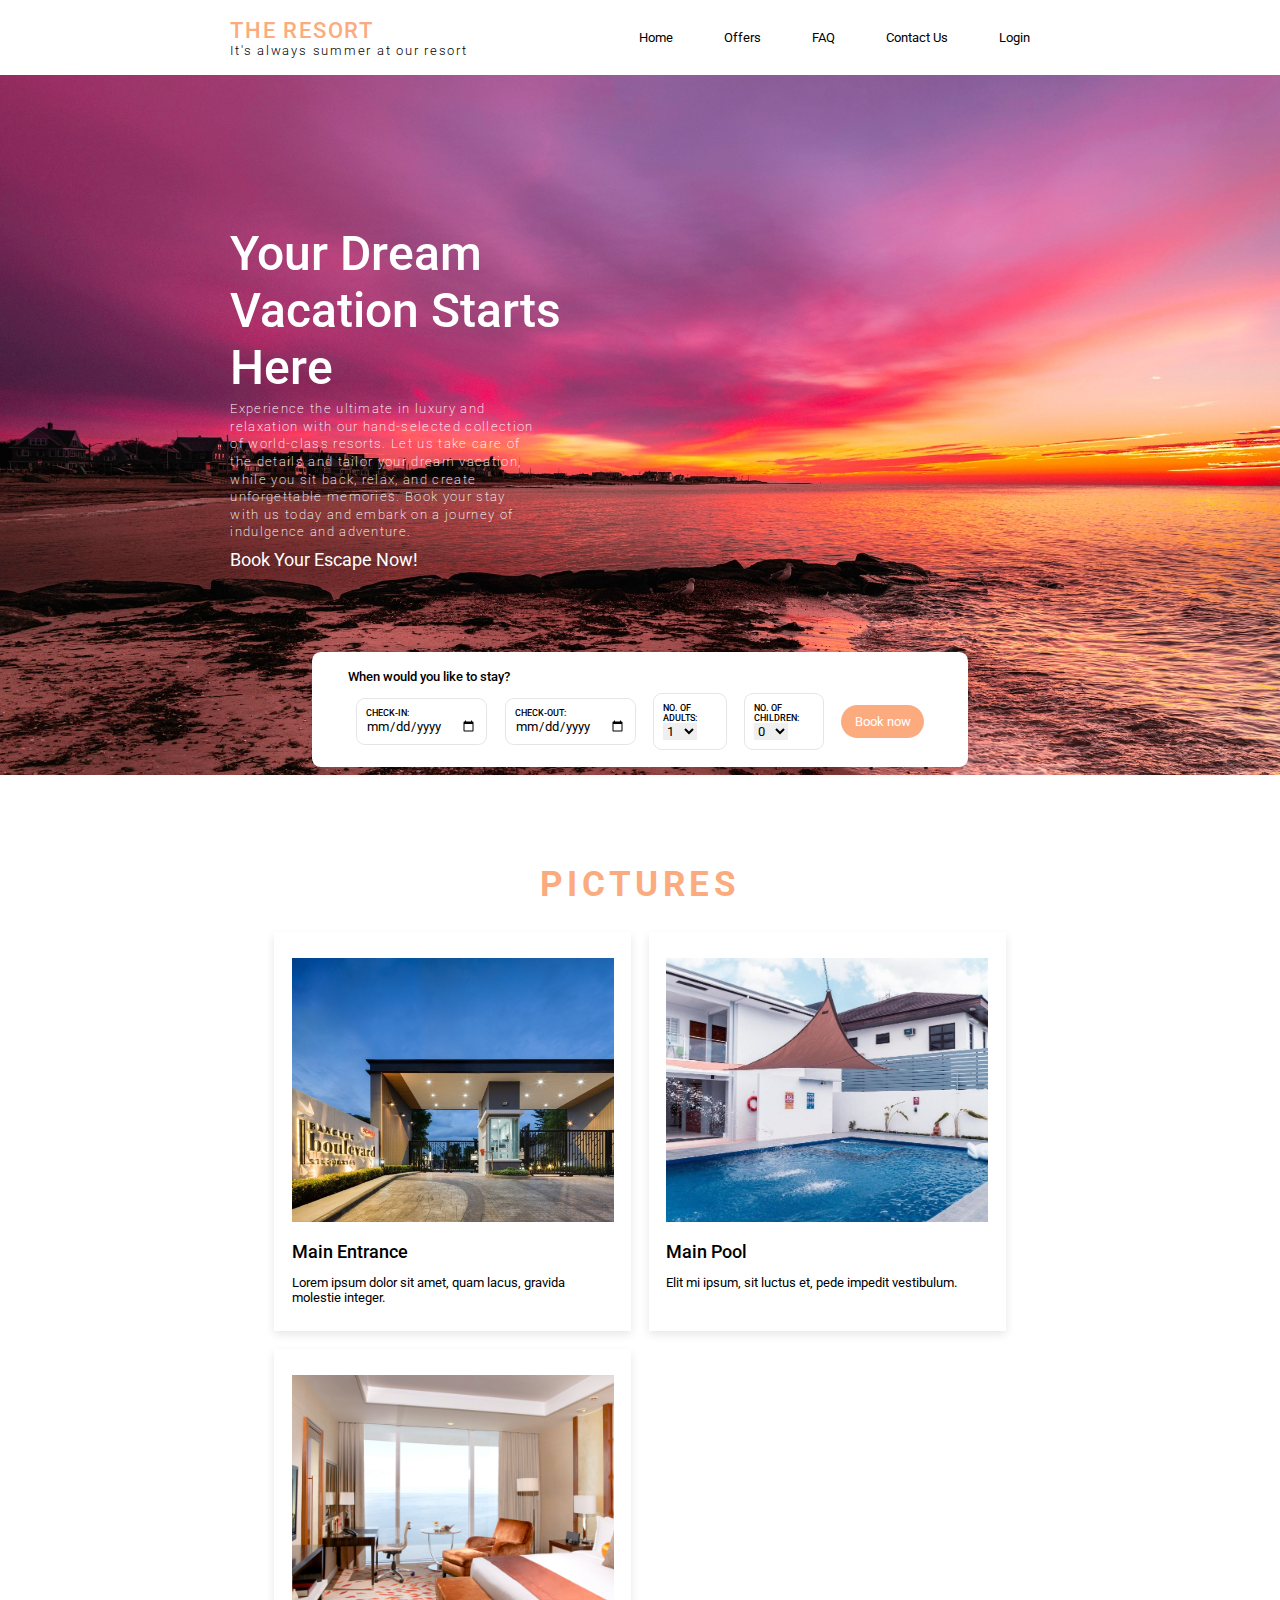
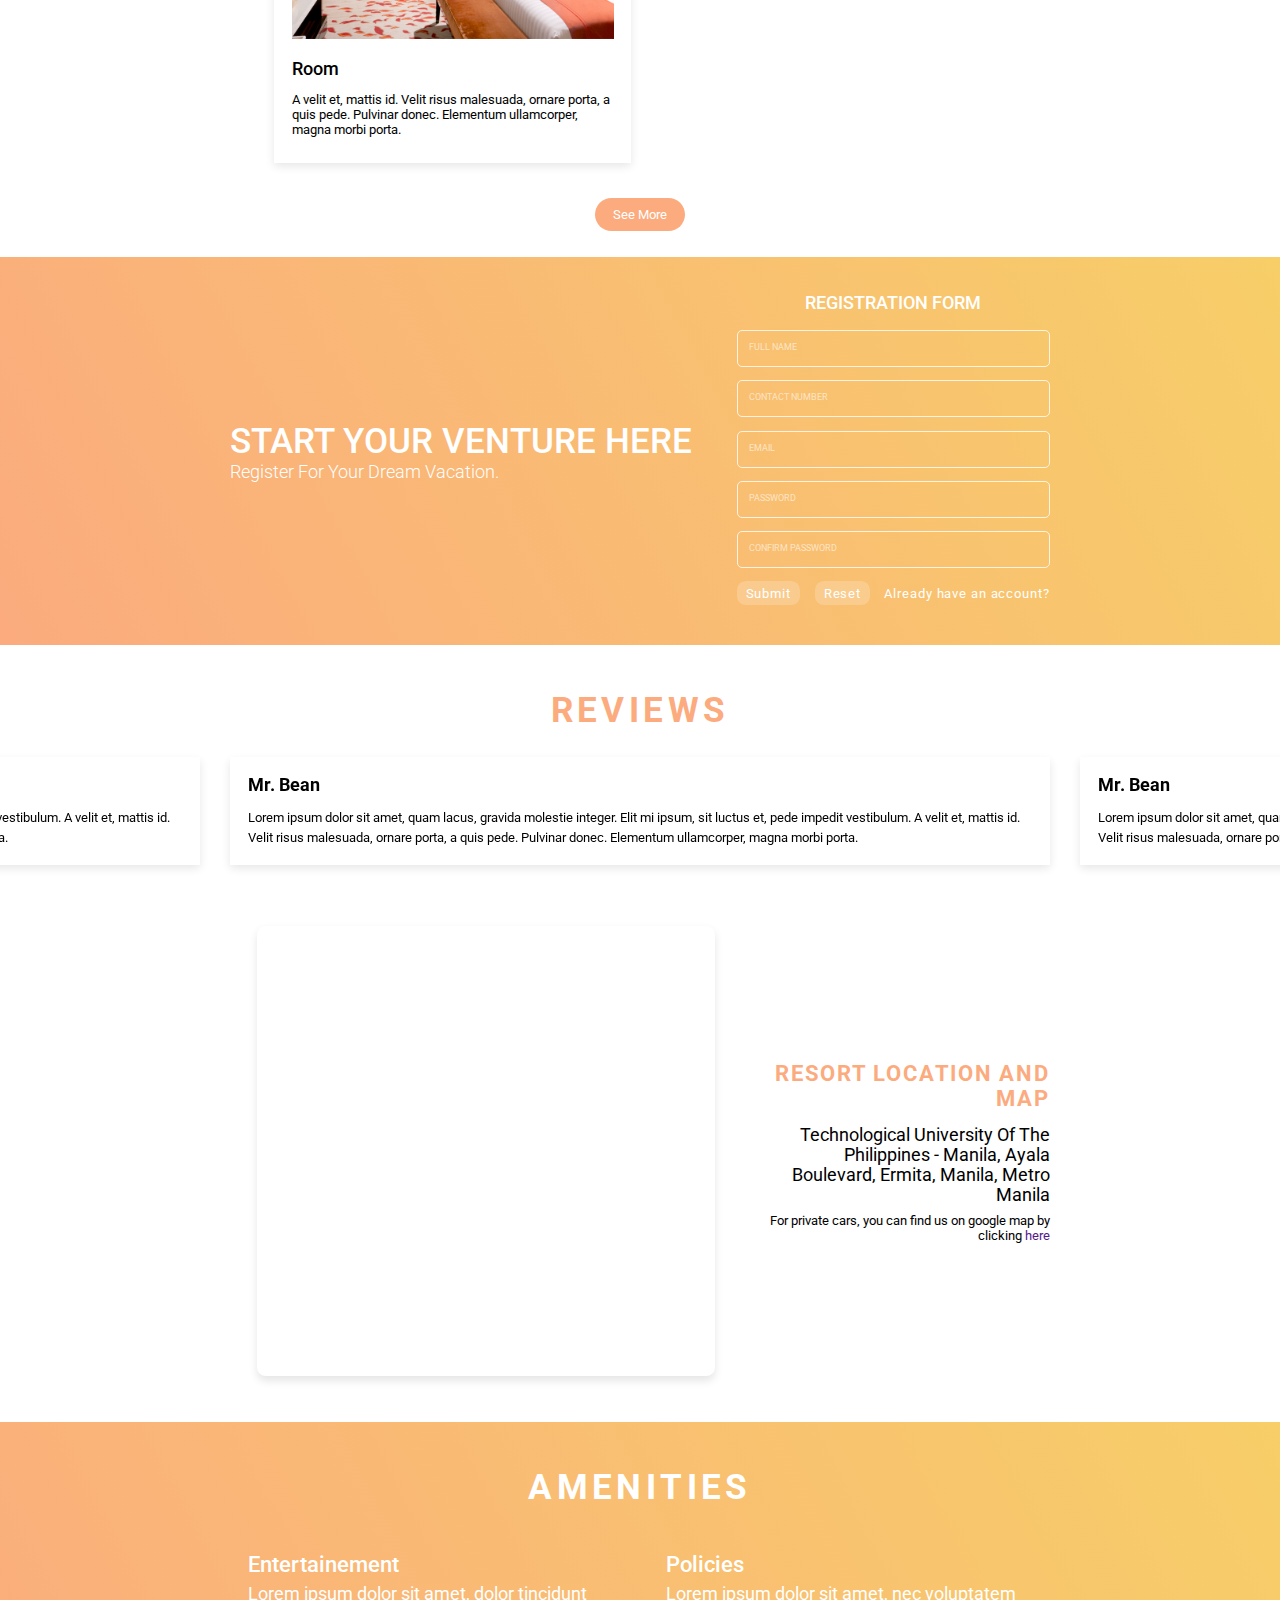
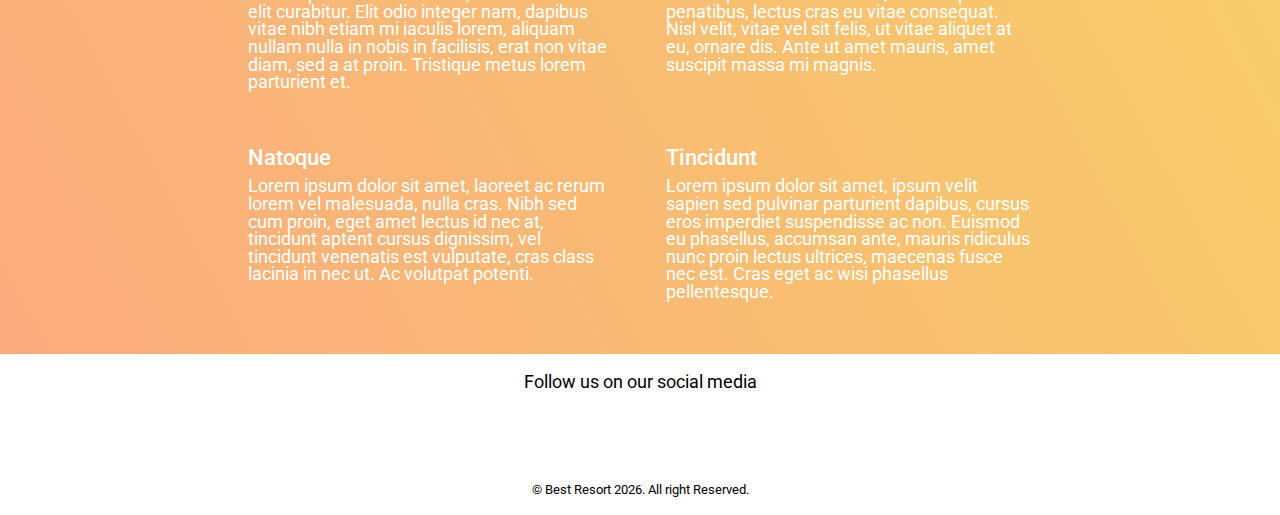
==== index.html @ 6cdedefb "Home page done" ====
<!DOCTYPE html>
<html lang="en">
<head>
    <meta charset="UTF-8">
    <meta http-equiv="X-UA-Compatible" content="IE=edge">
    <link rel="stylesheet" href="css/styles.css">
    <meta name="viewport" content="width=device-width, initial-scale=1.0">
    <link rel="stylesheet" href="https://cdnjs.cloudflare.com/ajax/libs/font-awesome/6.3.0/css/all.min.css" integrity="sha512-SzlrxWUlpfuzQ+pcUCosxcglQRNAq/DZjVsC0lE40xsADsfeQoEypE+enwcOiGjk/bSuGGKHEyjSoQ1zVisanQ==" crossorigin="anonymous" referrerpolicy="no-referrer" />
    <link rel="stylesheet" href="https://cdn.jsdelivr.net/npm/swiper@8/swiper-bundle.min.css"/>
    <title>Resort</title>
</head>
<body>
    <main>
        <header class="header">
            <div class="logo">
                <h1><a href="home">the resort</a></h1>
                <p>It's always summer at our resort</p>
            </div>
            <nav class="navbar">
                <a href="home">home</a>
                <a href="offers">offers</a>
                <a href="faq">FAQ</a>
                <a href="contact">contact us</a>
                <a href="login">login</a>
            </nav>
            <div class="fas fa-bars" id="menu-btn">

            </div>
        </header>
        <section class="hero">
            <div class="box-container">
                <h1>Your Dream Vacation Starts Here</h1>
                <p>Experience the ultimate in luxury and relaxation with our hand-selected collection of world-class resorts.  Let us take care of the details and tailor your dream vacation, while you sit back, relax, and create unforgettable memories. Book your stay with us today and embark on a journey of indulgence and adventure.</p>
                <h3>book your escape now!</h3>
            </div>
            
            <div class="formBox">
                <p>When would you like to stay?</p> 
                <form action="">
                    <div class="inputBox">
                        <label for="date-checkin">Check-in: </label>
                        <input type="date" id="date-checkin" name="date">
                    </div>
                    <div class="inputBox">
                        <label for="date-checkout">Check-out: </label>
                        <input type="date" id="date-checkout" name="date">
                    </div>
                    
                    <div class="inputBox">
                        <i class="fa-solid fa-user"></i>
                        <label for="numGuest">No. of adults: </label>
                        <select name="numGuest" id="numGuest">
                            <option value="1">1</option>
                            <option value="2">2</option>
                            <option value="3">3</option>
                            <option value="4">4</option>
                            <option value="1">5</option>
                            <option value="2">6</option>
                            <option value="3">7</option>
                            <option value="4">8</option>
                            <option value="3">9</option>
                            <option value="4">10</option>
                          </select>
                    </div>
                    <div class="inputBox">
                        <i class="fa-solid fa-user"></i>
                        <label for="numGuest">No. of children: </label>
                        <select name="numGuest" id="numGuest">
                            <option value="1">0</option>
                            <option value="1">1</option>
                            <option value="2">2</option>
                            <option value="3">3</option>
                            <option value="4">4</option>
                            <option value="1">5</option>
                            <option value="2">6</option>
                            <option value="3">7</option>
                            <option value="4">8</option>
                            <option value="3">9</option>
                            <option value="4">10</option>
                          </select>
                    </div>
                    <input type="button" name="submit" value="Book now" class="btn">
                </form>    
            </div>
        </section>
        <section class="resort">
            <h1 class="title">pictures</h1>
            <div class="box-container">
                <div class="box">
                    <img src="/images/Resort image/entrance.jpg" alt="">
                    <h3>main entrance</h3>
                    <p>Lorem ipsum dolor sit amet, quam lacus, gravida molestie integer.</p>
                </div>
                <div class="box">
                    <img src="/images/Resort image/pool.jpg" alt="">
                    <h3>main pool</h3>
                    <p>Elit mi ipsum, sit luctus et, pede impedit vestibulum.</p>
                </div>
                <div class="box">
                    <img src="/images/Resort image/Room.jpeg" alt="">
                    <h3>room</h3>
                    <p>A velit et, mattis id. Velit risus malesuada, ornare porta, a quis pede. Pulvinar donec. Elementum ullamcorper, magna morbi porta.</p>
                </div>
            </div>
            <div class="view-more">
                <a href="/offers">see more</a>
            </div>
        </section>
        <section class="register">
            <div class="box-container">
                <div class="register-title">
                    <h1>Start your venture here</h1>
                    <p>register for your dream vacation.</p>
                </div>
                <div class="register-form">
                    <h3>registration form</h1>
                    <form action="" method="post">
                        <div class="inputBox">
                            <input type="text" required="required"> 
                            <span>Full name</span>
                        </div>
                        <div class="inputBox">
                            <input type="number" required="required"> 
                            <span>Contact number</span>
                        </div>
                        <div class="inputBox">
                            <input type="email" required="required"> 
                            <span>Email</span>
                        </div>
                        <div class="inputBox">
                            <input type="password" required="required"> 
                            <span>Password</span>
                        </div>
                        <div class="inputBox">
                            <input type="password" required="required"> 
                            <span>Confirm Password</span>
                        </div>
                        <div class="btn-link">
                            <div class="btnClass">
                                <button class="btn">Submit</button>
                                <button class="btn">Reset</button>
                            </div>
                            <div class="link">
                                <a href="">Already have an account?</a>
                            </div>
                        </div>
                    </form>
                </div>
            </div>
        </section>
        <section class="reviews">
            <h1 class="title">reviews</h1>
            <div class="swiper-wrapper box-container">
                <div class="swiper-slide box">
                    <h3>Mr. Bean</h3>
                    <div class="stars">
                        <i class="fas fa-star"></i>
                        <i class="fas fa-star"></i>
                        <i class="fas fa-star"></i>
                        <i class="fas fa-star"></i>
                        <i class="fas fa-star-half-alt"></i>
                    </div>
                    <p>Lorem ipsum dolor sit amet, quam lacus, gravida molestie integer. Elit mi ipsum, sit luctus et, pede impedit vestibulum. A velit et, mattis id. Velit risus malesuada, ornare porta, a quis pede. Pulvinar donec. Elementum ullamcorper, magna morbi porta.</p>
                </div>
                <div class="swiper-slide box">
                    <h3>Mr. Bean</h3>
                    <div class="stars">
                        <i class="fas fa-star"></i>
                        <i class="fas fa-star"></i>
                        <i class="fas fa-star"></i>
                        <i class="fas fa-star"></i>
                        <i class="fas fa-star-half-alt"></i>
                    </div>
                    <p>Lorem ipsum dolor sit amet, quam lacus, gravida molestie integer. Elit mi ipsum, sit luctus et, pede impedit vestibulum. A velit et, mattis id. Velit risus malesuada, ornare porta, a quis pede. Pulvinar donec. Elementum ullamcorper, magna morbi porta.</p>
                </div>
                <div class="swiper-slide box">
                    <h3>Mr. Bean</h3>
                    <div class="stars">
                        <i class="fas fa-star"></i>
                        <i class="fas fa-star"></i>
                        <i class="fas fa-star"></i>
                        <i class="fas fa-star"></i>
                        <i class="fas fa-star-half-alt"></i>
                    </div>
                    <p>Lorem ipsum dolor sit amet, quam lacus, gravida molestie integer. Elit mi ipsum, sit luctus et, pede impedit vestibulum. A velit et, mattis id. Velit risus malesuada, ornare porta, a quis pede. Pulvinar donec. Elementum ullamcorper, magna morbi porta.</p>
                </div>
            </div>
        </section>
        <section class="location">
            <div class="box-container">
                <div class="map">
                    <iframe src="https://www.google.com/maps/embed?pb=!1m18!1m12!1m3!1d3861.2111476253117!2d120.98259631527898!3d14.587040981318529!2m3!1f0!2f0!3f0!3m2!1i1024!2i768!4f13.1!3m3!1m2!1s0x3397ca21ac302015%3A0x92dcca0f915010d9!2sTechnological%20University%20of%20the%20Philippines%20-%20Manila!5e0!3m2!1sen!2sph!4v1676819521327!5m2!1sen!2sph" width="600" height="450" style="border:0;" allowfullscreen="" loading="lazy" referrerpolicy="no-referrer-when-downgrade"></iframe>
                </div>
                <div class="details">
                    <h1>RESORT LOCATION AND MAP</h1>
                    <p class="address">Technological University Of The Philippines - Manila, Ayala Boulevard, Ermita, Manila, Metro Manila</p>
                    <p>For private cars, you can find us on google map by clicking <a href="">here</a></p>
                </div>
            </div>
        </section>
        <section class="amenities">
            <h1 class="title">amenities</h1>
            <div class="box-container">
                <div class="box">
                    <h3>Entertainement</h3>
                    <p>Lorem ipsum dolor sit amet, dolor tincidunt elit curabitur. Elit odio integer nam, dapibus vitae nibh etiam mi iaculis lorem, aliquam nullam nulla in nobis in facilisis, erat non vitae diam, sed a at proin. Tristique metus lorem parturient et.</p>
                </div>
                <div class="box">
                    <h3>Policies</h3>
                    <p>Lorem ipsum dolor sit amet, nec voluptatem penatibus, lectus cras eu vitae consequat. Nisl velit, vitae vel sit felis, ut vitae aliquet at eu, ornare dis. Ante ut amet mauris, amet suscipit massa mi magnis.</p>
                </div>
                <div class="box">
                    <h3>Natoque</h3>
                    <p>Lorem ipsum dolor sit amet, laoreet ac rerum lorem vel malesuada, nulla cras. Nibh sed cum proin, eget amet lectus id nec at, tincidunt aptent cursus dignissim, vel tincidunt venenatis est vulputate, cras class lacinia in nec ut. Ac volutpat potenti.</p>
                </div>
                <div class="box">
                    <h3>Tincidunt</h3>
                    <p>Lorem ipsum dolor sit amet, ipsum velit sapien sed pulvinar parturient dapibus, cursus eros imperdiet suspendisse ac non. Euismod eu phasellus, accumsan ante, mauris ridiculus nunc proin lectus ultrices, maecenas fusce nec est. Cras eget ac wisi phasellus pellentesque.</p>
                </div>
            </div>
        </section>
        <footer class="footer">
            <div class="box-container">
                <h3>Follow us on our social media</h3>
                <div class="icons">
                    <a href=""><i class="fa-brands fa-square-facebook"></i></a>
                    <a href=""><i class="fa-brands fa-square-twitter"></i></a>
                    <a href=""><i class="fa-brands fa-square-instagram"></i></a>
                </div>
                <p>© Best Resort <span id="year"></span>. All right Reserved.</p>
            </div>  
        </footer>
    </main>
</body>
<script src="https://cdn.jsdelivr.net/npm/swiper@8/swiper-bundle.min.js"></script>
<script>
    var swiper = new Swiper(".reviews", {
      slidesPerView: 1,
      spaceBetween: 30,
      loop: true,
    });
  </script>
<script src="js/script.js"></script>
</html>
---- css/styles.css ----
@import url('https://fonts.googleapis.com/css2?family=Roboto:ital,wght@0,100;0,400;0,500;1,700&display=swap');

/* background-color: #FBAB7E;
background-image: linear-gradient(62deg, #FBAB7E 0%, #F7CE68 100%);  */


:root{
    --title: #FBAB7E;
    --hover: #ff843d;
    --gradient: linear-gradient(62deg, #FBAB7E 0%, #F7CE68 100%);
    --box-shadow: 0 .5rem 1rem rgba(0, 0, 0, .1);
    --black: #000;
    --white: #fff;
    --border: .2rem solid rgba(0, 0, 0, .1);
}

*{
    font-family: 'Roboto', sans-serif;
    margin: 0;
    padding: 0;
    box-sizing: border-box;
    text-decoration: none;
    outline: none;
    border: none;
    transition: all .2s linear;
}

html{
    font-size: 62.5%;
    overflow-x: hidden;
    scroll-behavior: smooth;
}

body{
    background: var(--white);
}

section{
    padding: 2rem 18%;
}

/* ------------------------------------- HEADER START -------------------------------------*/
header{
    padding: 2rem 18%;
    display: flex;
    justify-content: space-between;
    align-items: center;
}

header .logo a{
    color: var(--title);
    text-transform: uppercase;
    font-weight: 500;
    font-size: 2.5rem;
    letter-spacing: .2rem;
}

header .logo p{
    font-size: 1.5rem;
    font-weight: 300;
    letter-spacing: .2rem;
}

.title{
    color: var(--title);
    text-transform: uppercase;
    margin: 3rem 0;
    font-size: 4rem;
    letter-spacing: .5rem;
}

header .navbar a{
    color: var(--black);
    text-transform: capitalize;
    margin-left: 1rem;
    font-size: 1.5rem;
    border-radius: 50px;
    transition: .2s;
    padding: 10px 20px;
}

header .navbar a:hover{
    color: var(--white);
    background-color: var(--title);
}

#menu-btn{
    display: none;
}
/* ------------------------------------- HEADER ENDS -------------------------------------*/
/* ------------------------------------- HERO STARTS -------------------------------------*/
.hero{
    background-image: url("/images/hero/Hero\ 1.jpg");
    background-size: cover;
    height: 700px;
    background-repeat: no-repeat;
}

.hero .box-container{
    margin: 15rem 0;
    width: 50%;
}

.hero .box-container h1{
    color: var(--white);
    font-size: 5.5rem;
    font-weight: 500;
    margin-bottom: .5rem;
}

.hero .box-container p{
    color: var(--white);
    font-size: 1.5rem;
    font-weight: 200;
    width: 75%;
    line-height: 2rem;
    letter-spacing: .15rem;
    margin-bottom: 1rem;
}

.hero .box-container h3{
    color: var(--white);
    font-size: 2rem;
    text-transform: capitalize;
    font-weight: 400;
}



.hero .formBox{
    background: #fff;
    border-radius: 1rem;
    box-shadow: var(--box-shadow);
    padding: 2rem 4rem;
    width: 80%;
    margin: 0 auto;
    position: relative;
    top:40px;
}

.hero .formBox p{
    font-size: 1.5rem;
    margin-bottom: 1rem;
    font-weight: 500;

}

.hero form{
    /* position: relative;
    top: 40px;  */
    display: flex;
    align-items: center;
    justify-content: space-around;
    /* margin: 0 auto;
    padding: 2rem 4rem;
    width: 80%; */
    /* background-color: var(--white);
    border-radius: 1rem;
    box-shadow: var(--box-shadow);
     */
}

.hero form .inputBox{
    margin: 0 1rem;
    border: var(--border);
    border-radius: 1rem;
    padding: 1rem;
    display: block;
    text-transform: uppercase;
    font-weight: 500;
}

.hero form .btn{
    margin: 0 1rem;
    padding: 1rem 1.5rem;
    border-radius: 2rem;
    color: var(--white);
    background-color: var(--title);
    cursor: pointer;
}

.hero form .btn:hover{
    background-color: var(--hover);
}

/* ------------------------------------- HERO ENDS -------------------------------------*/

/* ------------------------------------- ROOMS START -------------------------------------*/
.resort h1{
    text-align: center;
    margin-top: 8rem;
}

.resort .box-container{
    padding: 0 5rem;
    display: grid;
    grid-template-columns: repeat(auto-fit, minmax(30rem, 1fr));
    gap: 2rem;
}

.resort .box-container .box{
    padding: 3rem 2rem;
    box-shadow: var(--box-shadow)
    
}

.resort .box-container .box img{
    width: 100%;
    height: 30rem;
    object-fit: cover;
}

.resort .box-container .box h3{
    font-size: 2rem;
    font-weight: 500;
    text-transform: capitalize;
    margin-top: 2rem;
}

.resort .box-container .box p{
    font-size: 1.5rem;
    margin-top: 1.5rem;
}

.resort .view-more{
    text-align: center;
    width: 100%;
    padding-top: 5rem;
    padding-bottom: 2rem;
    
}

.resort .view-more a{
    font-size: 1.5rem;
    color: var(--white);
    padding: 1rem 2rem;
    background-color: var(--title);
    border-radius: 2rem;
    text-transform: capitalize;
}

.resort .view-more a:hover{
    background-color: var(--hover);
}


/* ------------------------------------- ROOMS ENDS -------------------------------------*/

/* ------------------------------------- REGISTER STARTS -------------------------------------*/
.register{
    background-color: var(--title);
    background-image: var(--gradient);
}

.register .box-container{
    display: flex;
    flex-wrap: wrap;
    align-items: center;
    gap: 2rem;
}

.register .box-container .register-title{
    flex: 1 1 40rem;
}

.register .box-container .register-title h1{
    font-size: 4rem;
    text-transform: uppercase;
    color: var(--white);
    font-weight: 500;
}

.register .box-container .register-title p{
    font-weight: 300;
    font-size: 2rem;
    color: var(--white);
    text-transform: capitalize;
}

.register .box-container .register-form{
    flex: 1 1 20rem;
    text-align: center;
    margin-bottom: 2.5rem;
}

.register .box-container .register-form h3{
    color: var(--white);
    font-weight: 500;
    text-transform: uppercase;
    font-size: 2rem;
    margin: 2rem 0;
}

.register .box-container .register-form .inputBox{
    position: relative;
    margin: 0 auto;
    margin-bottom: 1.5rem;
}


.register .box-container .register-form .inputBox input{
    width: 100%;
    padding: 10px;
    border: 1px solid rgb(255, 255, 255, .8);
    background: transparent;
    border-radius: 5px;
    color: var(--white);
    font-size: 1.5rem;
}

.register .box-container .register-form .inputBox span{
    position: absolute;
    left: 0;
    padding: 12px;
    pointer-events: none;
    font-size: 1em;
    color: rgb(255, 255, 255, .6);
    text-transform: uppercase;
    transition: 0.5s;
}

.register .box-container .register-form .inputBox input:valid ~ span,
.register .box-container .register-form .inputBox input:focus ~ span{
    color: var(--white);
    transform: translateX(10px) translateY(-5px);
    font-size: .8rem;
    padding: 0 5px;
    background: #F9BB74;
    border-left: 1px solid rgb(255, 255, 255);
    border-right: 1px solid rgb(255, 255, 255);
}

.register .box-container .register-form .inputBox input::-webkit-outer-spin-button,
.register .box-container .register-form .inputBox input::-webkit-inner-spin-button {
  -webkit-appearance: none;
}

.register .box-container .register-form .btn-link{
    display: flex;
    justify-content: space-between;
    align-items: center;
}

.register .box-container .register-form .btn-link .btnClass .btn{
    margin-right: 1.5rem;
    padding: .5rem 1rem;
    border-radius: 1rem;
    color: var(--white);
    text-transform: capitalize;
    letter-spacing: .1rem;
    background-color: rgb(255, 255, 255, .2);
    cursor: pointer;
}

.register .box-container .register-form .btn-link .btnClass .btn:hover{
    color: var(--black);
    background-color: var(--white);
}

.register .box-container .register-form .btn-link .link a{
    color: var(--white);
    font-size: 1.5rem;
    letter-spacing: .1rem;
}
/* ------------------------------------- REGISTER ENDS -------------------------------------*/

/* ------------------------------------- LOCAATION START -------------------------------------*/
.location .box-container{
    display: flex;
    flex-wrap: wrap;
    align-items: center;
    gap: 2rem;
}

.location .map{
    flex: 1 1 40rem;
    padding: 3rem;
}

.location .map iframe{
    width: 100%;
    border-radius: 1rem;   
    box-shadow: var(--box-shadow);
}

.location .details{
    flex: 1 1 15rem;
    text-align: right;
}

.location .details h1{
    font-size: 2.5rem;
    margin-bottom: 1.5rem;
    color: var(--title);
    letter-spacing: .2rem;
}

.location .details .address{
    font-size: 2rem;
}

.location .details p{
    font-size: 1.5rem;
    margin-top: 1rem;
}
/* ------------------------------------- LOCATION ENDS -------------------------------------*/
/* ------------------------------------- REVIEWS STARTS -------------------------------------*/
.reviews h1{
    text-align: center;
}

.reviews .box-container .box{
    cursor: pointer;
    margin: 0 auto;
    padding: 2rem;
    box-shadow: var(--box-shadow);
}

.reviews .box-container .box h3{
    font-size: 2rem;
    margin-bottom: 1.5rem;
}

.reviews .box-container .box .stars{
    color: var(--title);
    font-size: 1.5rem;
}
.reviews .box-container .box p{
    font-size: 1.5rem;
    line-height: 1.5;
}
/* ------------------------------------- REVIEWS ENDS -------------------------------------*/

/* ------------------------------------- AMENITIES STARTS -------------------------------------*/
.amenities{
    background-color: var(--title);
    background-image: var(--gradient);
    color: var(--white);
}

.amenities h1{
    text-align: center;
    color: var(--white);
}

.amenities .box-container{
    display: grid;
    grid-template-columns: repeat(auto-fit, minmax(40rem, 1fr));
    gap: 2rem;
    padding-bottom: 2rem;

}  

.amenities .box-container .box{
    margin: 2rem;
}

.amenities .box-container .box h3{
    font-size: 2.5rem;
    font-weight: 500;
    margin-bottom: 1rem;
}

.amenities .box-container .box p{
    font-size: 2rem;
    line-height: 1;

}


/* ------------------------------------- AMENITIES ENDS -------------------------------------*/

/* ------------------------------------- FOOTER STARTS -------------------------------------*/
.footer{
    text-align: center;
    background: #fff;
}

.footer .box-container{
    padding: 2rem 0;
}

.footer h3{
    font-size: 2rem;
    font-weight: 400;
    margin-bottom: 2rem;
}

.footer .icons a i{
    font-size: 4rem;
    margin: 0 2rem;
    color: var(--title);
}

.footer .icons a i:hover{
    color: var(--hover);
}

.footer p{
    margin-top: 3.5rem;
    font-size: 1.5rem;
}
/* ------------------------------------- FOOTER ENDS -------------------------------------*/














@media (max-width: 1600px){
    html{
        font-size: 55%;
    }
   .hero .formBox{
        top: -50px;
   }
}



@media (max-width: 1200px) {
    html{
        font-size: 55%;
    }

    .header{
        padding: 2rem 5rem;
    }

    section{
        padding: 5rem;
    }
} 




@media (max-width: 991px) {
    html{
        font-size: 55%;
    }


    section{
        padding: 2rem;
    }
} 






@media (max-width: 768px) {
    section{
        padding: 2rem;
    }
    #menu-btn{
        display: inline-block;
        font-size: 2rem;
        color: var(--title);
        cursor: pointer;
    }

    header .navbar{
        position: absolute;
        top: 5%;
        right: -500%;
        width: 20rem;
        background: var(--white);
        border-radius: .5rem;
        box-shadow: var(--box-shadow);
    }

    .header .navbar.active{
        right: 5%;
        transition: .2s linear;
    }

    .header .navbar a{
        display: block;
        margin: 1rem;
        font-size: 1.5rem;
    }

    .hero .box-container{
        display: block;
        margin: 5rem auto;
    }

    .hero .box-container, .hero .box-container p{
        width: 100%;
    }


    .hero .formBox{
        margin: 3rem auto;
        width: 90%;
        top: 0;
    }

    .hero .formBox form{
        display: block;
    }

    .hero form .inputBox{
        margin: 1rem 0;
    }

    .hero form .btn{
        margin: 0;
        width: 100%;
        margin-top: 1.5rem;
    }

}

@media (max-width: 450px) {
    html{
        font-size: 45%;
    }

    .header{
        padding: 2rem;
    }

    .heading{
        font-size: 2.5rem;
    }

    .resort .box-container{
        padding: 0;
    }

    .resort h1{
        margin: 0;
    }

    .location .details{
        text-align: left;
        margin: 2rem 3rem;
    }
}
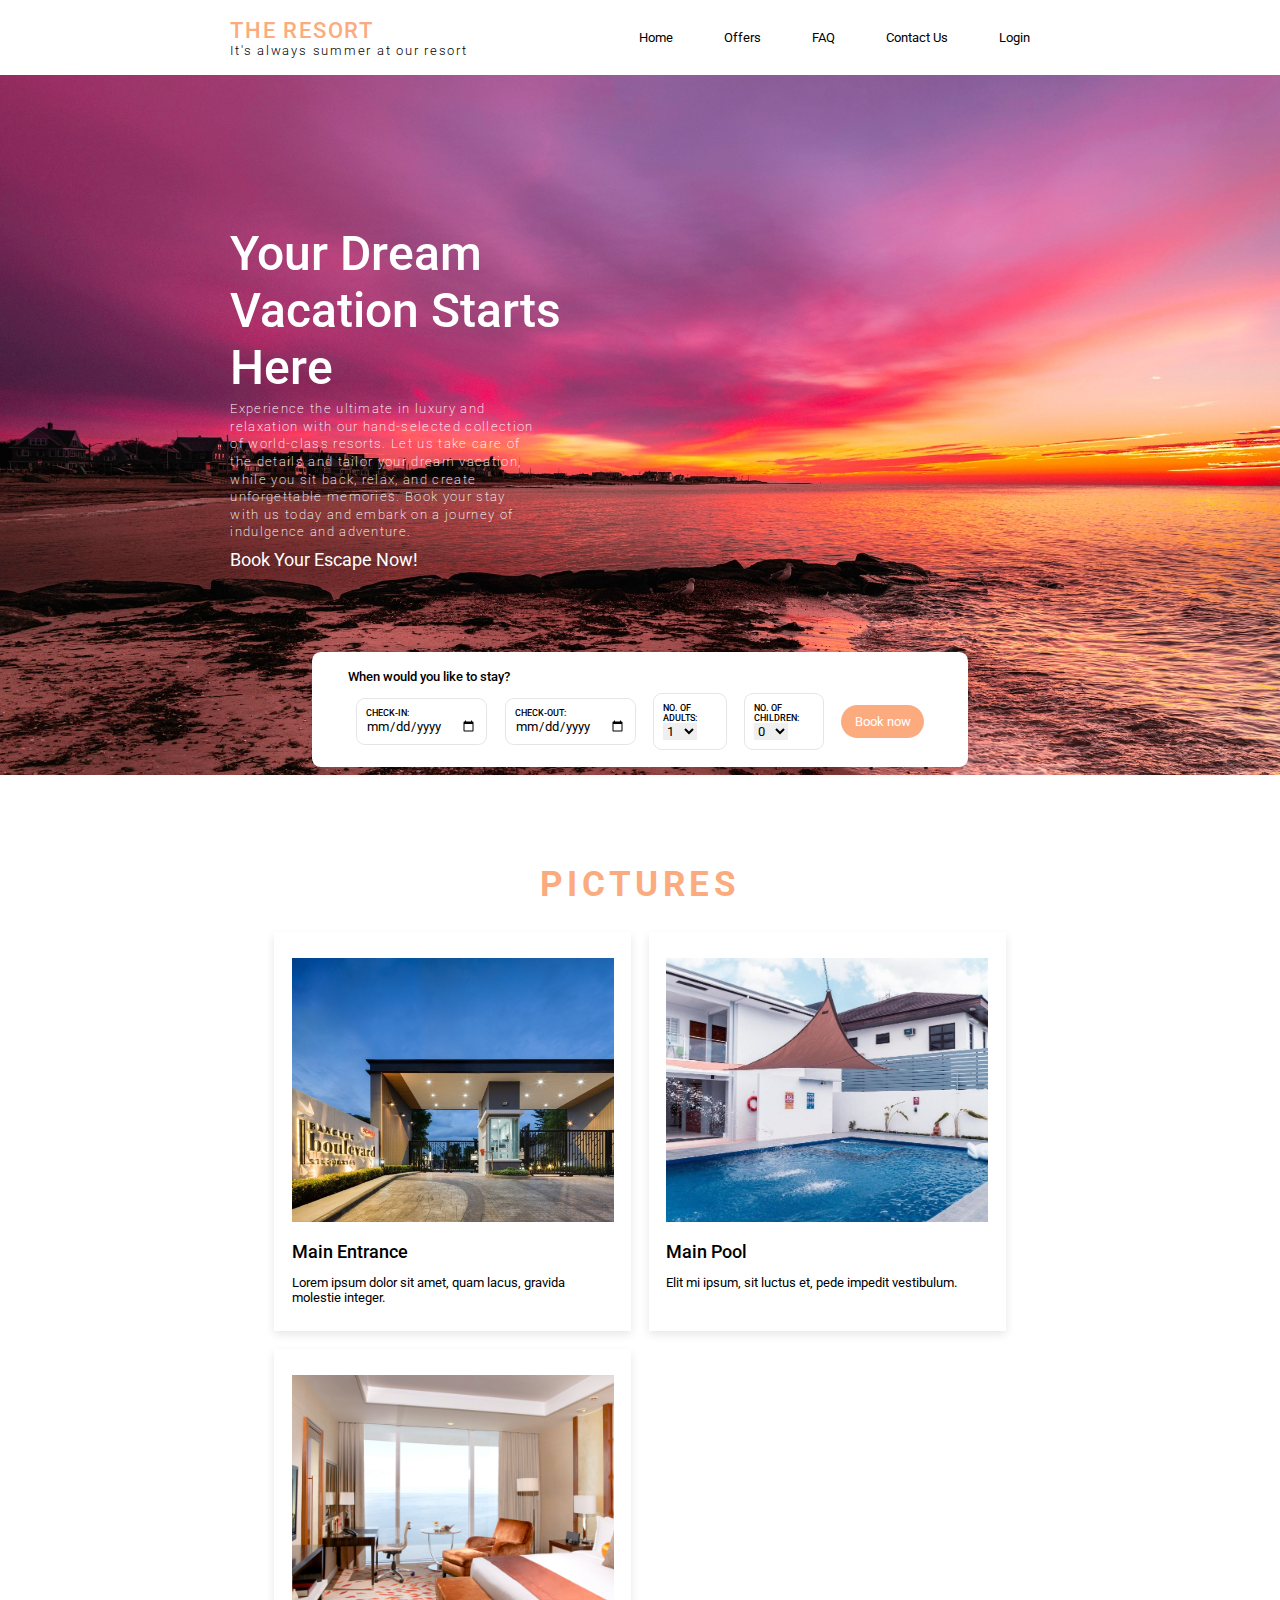
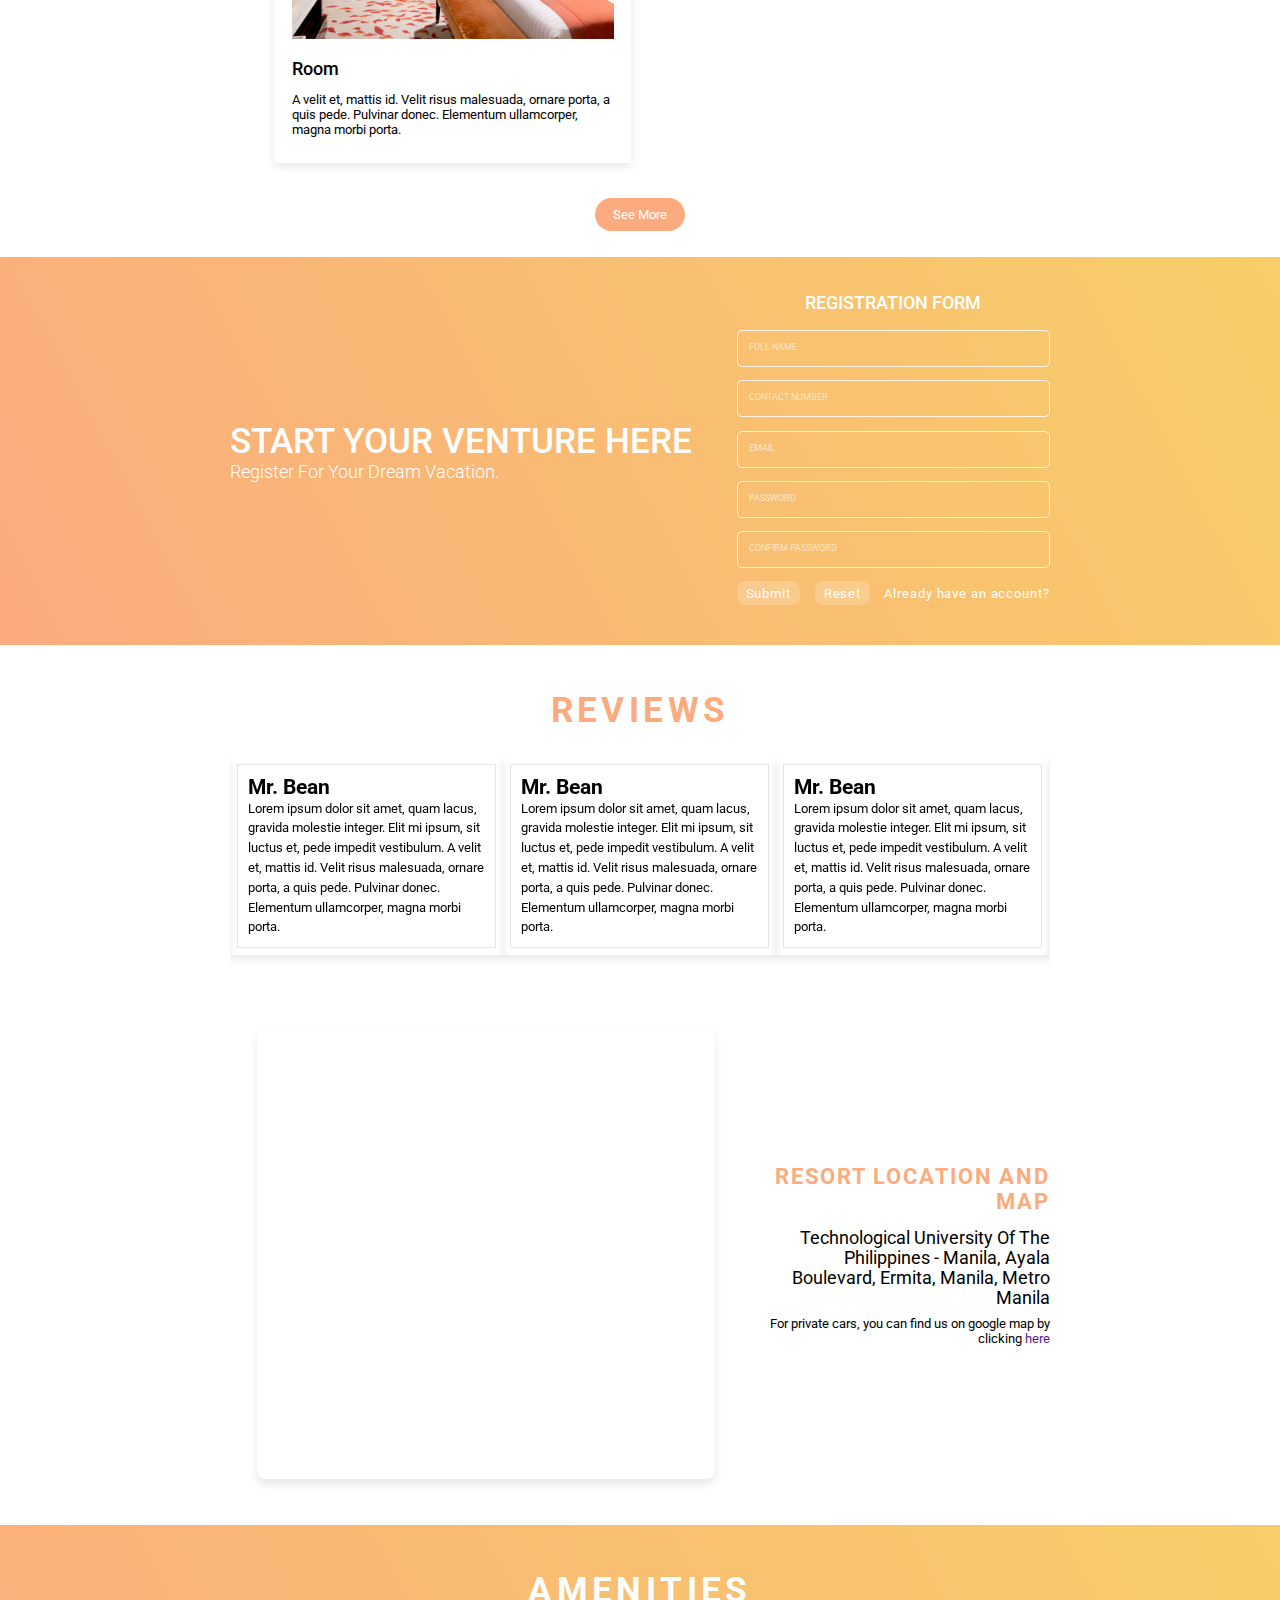
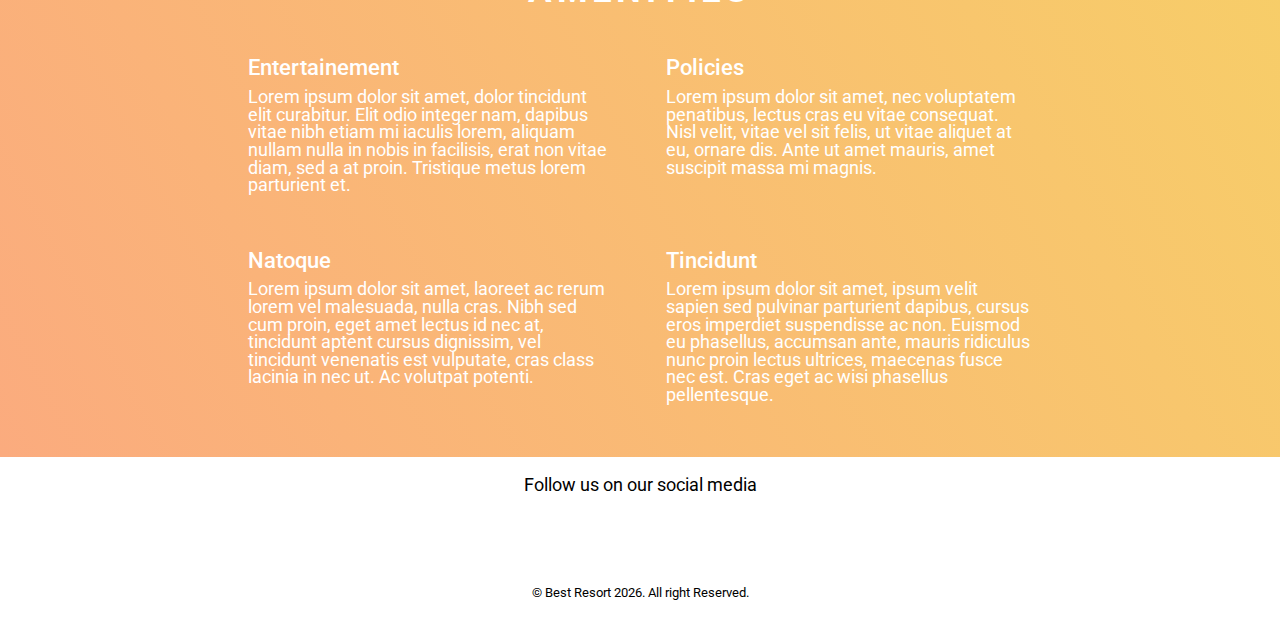
==== commit 9a7d2477: "Fixing Overflow (1)" ====
--- a/index.html
+++ b/index.html
@@ -87,17 +87,17 @@
             <h1 class="title">pictures</h1>
             <div class="box-container">
                 <div class="box">
-                    <img src="/images/Resort image/entrance.jpg" alt="">
+                    <img src="images/Resort image/entrance.jpg" alt="">
                     <h3>main entrance</h3>
                     <p>Lorem ipsum dolor sit amet, quam lacus, gravida molestie integer.</p>
                 </div>
                 <div class="box">
-                    <img src="/images/Resort image/pool.jpg" alt="">
+                    <img src="images/Resort image/pool.jpg" alt="">
                     <h3>main pool</h3>
                     <p>Elit mi ipsum, sit luctus et, pede impedit vestibulum.</p>
                 </div>
                 <div class="box">
-                    <img src="/images/Resort image/Room.jpeg" alt="">
+                    <img src="images/Resort image/Room.jpeg" alt="">
                     <h3>room</h3>
                     <p>A velit et, mattis id. Velit risus malesuada, ornare porta, a quis pede. Pulvinar donec. Elementum ullamcorper, magna morbi porta.</p>
                 </div>
@@ -150,72 +150,74 @@
         </section>
         <section class="reviews">
             <h1 class="title">reviews</h1>
-            <div class="swiper-wrapper box-container">
-                <div class="swiper-slide box">
-                    <h3>Mr. Bean</h3>
-                    <div class="stars">
-                        <i class="fas fa-star"></i>
-                        <i class="fas fa-star"></i>
-                        <i class="fas fa-star"></i>
-                        <i class="fas fa-star"></i>
-                        <i class="fas fa-star-half-alt"></i>
-                    </div>
-                    <p>Lorem ipsum dolor sit amet, quam lacus, gravida molestie integer. Elit mi ipsum, sit luctus et, pede impedit vestibulum. A velit et, mattis id. Velit risus malesuada, ornare porta, a quis pede. Pulvinar donec. Elementum ullamcorper, magna morbi porta.</p>
-                </div>
-                <div class="swiper-slide box">
-                    <h3>Mr. Bean</h3>
-                    <div class="stars">
-                        <i class="fas fa-star"></i>
-                        <i class="fas fa-star"></i>
-                        <i class="fas fa-star"></i>
-                        <i class="fas fa-star"></i>
-                        <i class="fas fa-star-half-alt"></i>
-                    </div>
-                    <p>Lorem ipsum dolor sit amet, quam lacus, gravida molestie integer. Elit mi ipsum, sit luctus et, pede impedit vestibulum. A velit et, mattis id. Velit risus malesuada, ornare porta, a quis pede. Pulvinar donec. Elementum ullamcorper, magna morbi porta.</p>
-                </div>
-                <div class="swiper-slide box">
-                    <h3>Mr. Bean</h3>
-                    <div class="stars">
-                        <i class="fas fa-star"></i>
-                        <i class="fas fa-star"></i>
-                        <i class="fas fa-star"></i>
-                        <i class="fas fa-star"></i>
-                        <i class="fas fa-star-half-alt"></i>
-                    </div>
-                    <p>Lorem ipsum dolor sit amet, quam lacus, gravida molestie integer. Elit mi ipsum, sit luctus et, pede impedit vestibulum. A velit et, mattis id. Velit risus malesuada, ornare porta, a quis pede. Pulvinar donec. Elementum ullamcorper, magna morbi porta.</p>
-                </div>
-            </div>
-        </section>
-        <section class="location">
-            <div class="box-container">
-                <div class="map">
-                    <iframe src="https://www.google.com/maps/embed?pb=!1m18!1m12!1m3!1d3861.2111476253117!2d120.98259631527898!3d14.587040981318529!2m3!1f0!2f0!3f0!3m2!1i1024!2i768!4f13.1!3m3!1m2!1s0x3397ca21ac302015%3A0x92dcca0f915010d9!2sTechnological%20University%20of%20the%20Philippines%20-%20Manila!5e0!3m2!1sen!2sph!4v1676819521327!5m2!1sen!2sph" width="600" height="450" style="border:0;" allowfullscreen="" loading="lazy" referrerpolicy="no-referrer-when-downgrade"></iframe>
-                </div>
-                <div class="details">
-                    <h1>RESORT LOCATION AND MAP</h1>
-                    <p class="address">Technological University Of The Philippines - Manila, Ayala Boulevard, Ermita, Manila, Metro Manila</p>
-                    <p>For private cars, you can find us on google map by clicking <a href="">here</a></p>
-                </div>
-            </div>
-        </section>
-        <section class="amenities">
-            <h1 class="title">amenities</h1>
-            <div class="box-container">
-                <div class="box">
-                    <h3>Entertainement</h3>
-                    <p>Lorem ipsum dolor sit amet, dolor tincidunt elit curabitur. Elit odio integer nam, dapibus vitae nibh etiam mi iaculis lorem, aliquam nullam nulla in nobis in facilisis, erat non vitae diam, sed a at proin. Tristique metus lorem parturient et.</p>
-                </div>
-                <div class="box">
-                    <h3>Policies</h3>
-                    <p>Lorem ipsum dolor sit amet, nec voluptatem penatibus, lectus cras eu vitae consequat. Nisl velit, vitae vel sit felis, ut vitae aliquet at eu, ornare dis. Ante ut amet mauris, amet suscipit massa mi magnis.</p>
-                </div>
-                <div class="box">
-                    <h3>Natoque</h3>
-                    <p>Lorem ipsum dolor sit amet, laoreet ac rerum lorem vel malesuada, nulla cras. Nibh sed cum proin, eget amet lectus id nec at, tincidunt aptent cursus dignissim, vel tincidunt venenatis est vulputate, cras class lacinia in nec ut. Ac volutpat potenti.</p>
-                </div>
-                <div class="box">
-                    <h3>Tincidunt</h3>
-                    <p>Lorem ipsum dolor sit amet, ipsum velit sapien sed pulvinar parturient dapibus, cursus eros imperdiet suspendisse ac non. Euismod eu phasellus, accumsan ante, mauris ridiculus nunc proin lectus ultrices, maecenas fusce nec est. Cras eget ac wisi phasellus pellentesque.</p>
+            <div class="swiper review-slider">
+                <div class="swiper-wrapper">
+                    <div class="swiper-slide box">
+                        <h3>Mr. Bean</h3>
+                        <div class="stars">
+                            <i class="fas fa-star"></i>
+                            <i class="fas fa-star"></i>
+                            <i class="fas fa-star"></i>
+                            <i class="fas fa-star"></i>
+                            <i class="fas fa-star-half-alt"></i>
+                        </div>
+                        <p>Lorem ipsum dolor sit amet, quam lacus, gravida molestie integer. Elit mi ipsum, sit luctus et, pede impedit vestibulum. A velit et, mattis id. Velit risus malesuada, ornare porta, a quis pede. Pulvinar donec. Elementum ullamcorper, magna morbi porta.</p>
+                    </div>
+                    <div class="swiper-slide box">
+                        <h3>Mr. Bean</h3>
+                        <div class="stars">
+                            <i class="fas fa-star"></i>
+                            <i class="fas fa-star"></i>
+                            <i class="fas fa-star"></i>
+                            <i class="fas fa-star"></i>
+                            <i class="fas fa-star-half-alt"></i>
+                        </div>
+                        <p>Lorem ipsum dolor sit amet, quam lacus, gravida molestie integer. Elit mi ipsum, sit luctus et, pede impedit vestibulum. A velit et, mattis id. Velit risus malesuada, ornare porta, a quis pede. Pulvinar donec. Elementum ullamcorper, magna morbi porta.</p>
+                    </div>
+                    <div class="swiper-slide box">
+                        <h3>Mr. Bean</h3>
+                        <div class="stars">
+                            <i class="fas fa-star"></i>
+                            <i class="fas fa-star"></i>
+                            <i class="fas fa-star"></i>
+                            <i class="fas fa-star"></i>
+                            <i class="fas fa-star-half-alt"></i>
+                        </div>
+                        <p>Lorem ipsum dolor sit amet, quam lacus, gravida molestie integer. Elit mi ipsum, sit luctus et, pede impedit vestibulum. A velit et, mattis id. Velit risus malesuada, ornare porta, a quis pede. Pulvinar donec. Elementum ullamcorper, magna morbi porta.</p>
+                    </div>
+                </div>
+            </section>
+            <section class="location">
+                <div class="box-container">
+                    <div class="map">
+                        <iframe src="https://www.google.com/maps/embed?pb=!1m18!1m12!1m3!1d3861.2111476253117!2d120.98259631527898!3d14.587040981318529!2m3!1f0!2f0!3f0!3m2!1i1024!2i768!4f13.1!3m3!1m2!1s0x3397ca21ac302015%3A0x92dcca0f915010d9!2sTechnological%20University%20of%20the%20Philippines%20-%20Manila!5e0!3m2!1sen!2sph!4v1676819521327!5m2!1sen!2sph" width="600" height="450" style="border:0;" allowfullscreen="" loading="lazy" referrerpolicy="no-referrer-when-downgrade"></iframe>
+                    </div>
+                    <div class="details">
+                        <h1>RESORT LOCATION AND MAP</h1>
+                        <p class="address">Technological University Of The Philippines - Manila, Ayala Boulevard, Ermita, Manila, Metro Manila</p>
+                        <p>For private cars, you can find us on google map by clicking <a href="">here</a></p>
+                    </div>
+                </div>
+            </section>
+            <section class="amenities">
+                <h1 class="title">amenities</h1>
+                <div class="box-container">
+                    <div class="box">
+                        <h3>Entertainement</h3>
+                        <p>Lorem ipsum dolor sit amet, dolor tincidunt elit curabitur. Elit odio integer nam, dapibus vitae nibh etiam mi iaculis lorem, aliquam nullam nulla in nobis in facilisis, erat non vitae diam, sed a at proin. Tristique metus lorem parturient et.</p>
+                    </div>
+                    <div class="box">
+                        <h3>Policies</h3>
+                        <p>Lorem ipsum dolor sit amet, nec voluptatem penatibus, lectus cras eu vitae consequat. Nisl velit, vitae vel sit felis, ut vitae aliquet at eu, ornare dis. Ante ut amet mauris, amet suscipit massa mi magnis.</p>
+                    </div>
+                    <div class="box">
+                        <h3>Natoque</h3>
+                        <p>Lorem ipsum dolor sit amet, laoreet ac rerum lorem vel malesuada, nulla cras. Nibh sed cum proin, eget amet lectus id nec at, tincidunt aptent cursus dignissim, vel tincidunt venenatis est vulputate, cras class lacinia in nec ut. Ac volutpat potenti.</p>
+                    </div>
+                    <div class="box">
+                        <h3>Tincidunt</h3>
+                        <p>Lorem ipsum dolor sit amet, ipsum velit sapien sed pulvinar parturient dapibus, cursus eros imperdiet suspendisse ac non. Euismod eu phasellus, accumsan ante, mauris ridiculus nunc proin lectus ultrices, maecenas fusce nec est. Cras eget ac wisi phasellus pellentesque.</p>
+                    </div>
                 </div>
             </div>
         </section>
@@ -233,12 +235,5 @@
     </main>
 </body>
 <script src="https://cdn.jsdelivr.net/npm/swiper@8/swiper-bundle.min.js"></script>
-<script>
-    var swiper = new Swiper(".reviews", {
-      slidesPerView: 1,
-      spaceBetween: 30,
-      loop: true,
-    });
-  </script>
 <script src="js/script.js"></script>
 </html>--- a/css/styles.css
+++ b/css/styles.css
@@ -90,7 +90,7 @@
 /* ------------------------------------- HEADER ENDS -------------------------------------*/
 /* ------------------------------------- HERO STARTS -------------------------------------*/
 .hero{
-    background-image: url("/images/hero/Hero\ 1.jpg");
+    background-image: url("../images/hero.jpg");
     background-size: cover;
     height: 700px;
     background-repeat: no-repeat;
@@ -409,23 +409,22 @@
     text-align: center;
 }
 
-.reviews .box-container .box{
+.reviews .review-slider .box{
+    outline: var(--border);
+    outline-offset: -1rem;
     cursor: pointer;
     margin: 0 auto;
     padding: 2rem;
     box-shadow: var(--box-shadow);
-}
-
-.reviews .box-container .box h3{
     font-size: 2rem;
     margin-bottom: 1.5rem;
 }
 
-.reviews .box-container .box .stars{
+.reviews .review-slider .box .stars{
     color: var(--title);
     font-size: 1.5rem;
 }
-.reviews .box-container .box p{
+.reviews .review-slider .box p{
     font-size: 1.5rem;
     line-height: 1.5;
 }
@@ -563,6 +562,7 @@
     section{
         padding: 2rem;
     }
+    
     #menu-btn{
         display: inline-block;
         font-size: 2rem;
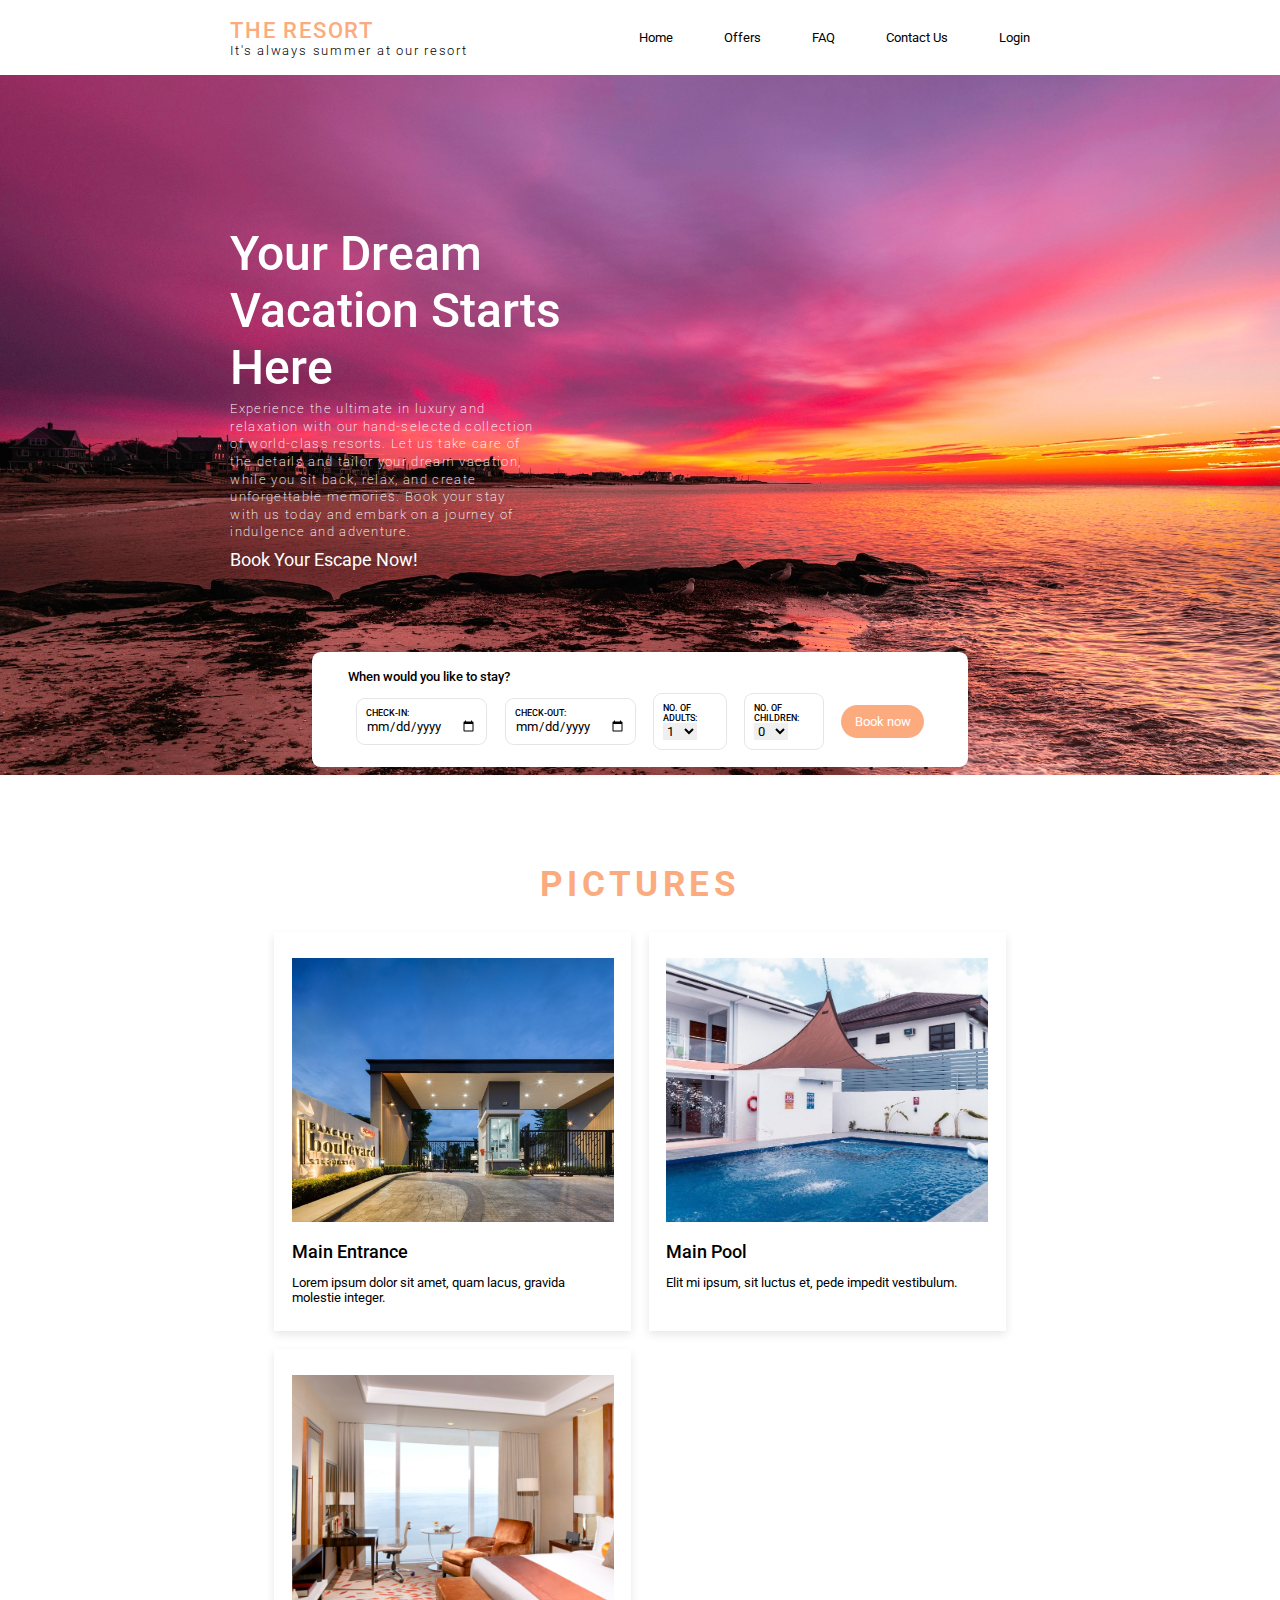
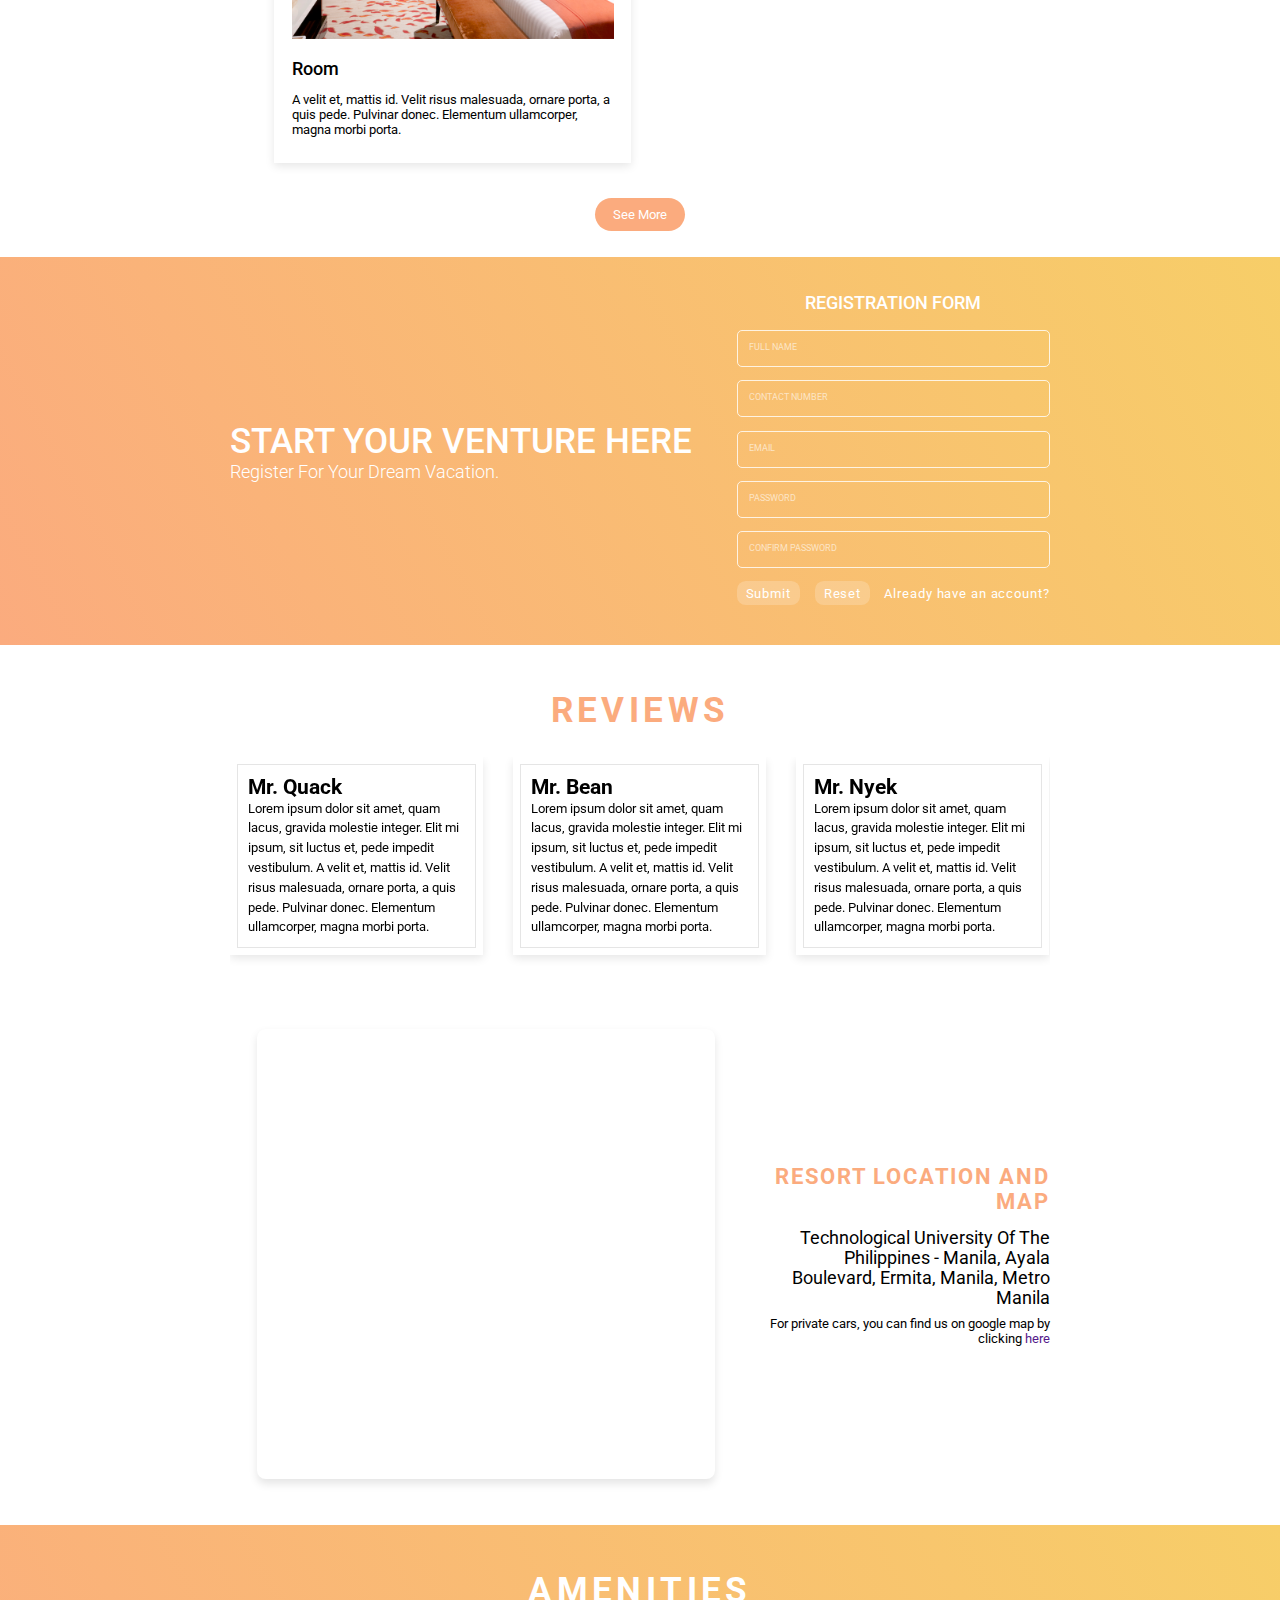
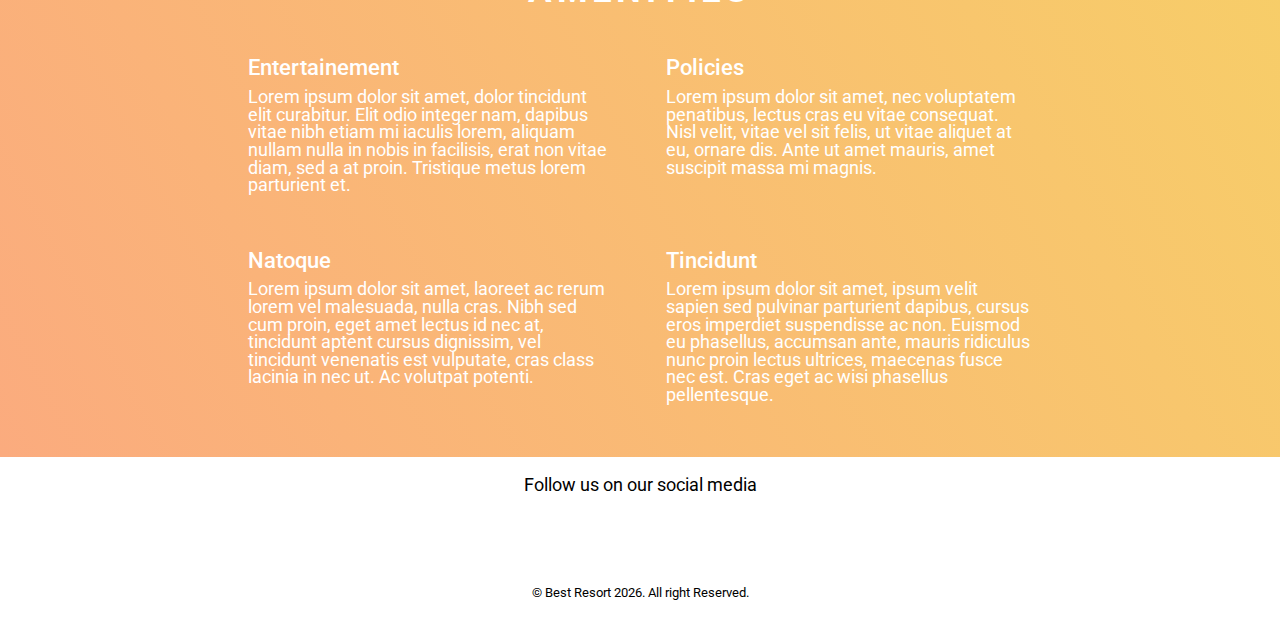
==== commit 8f21d630: "updated navbar" ====
--- a/index.html
+++ b/index.html
@@ -10,7 +10,6 @@
     <title>Resort</title>
 </head>
 <body>
-    <main>
         <header class="header">
             <div class="logo">
                 <h1><a href="home">the resort</a></h1>
@@ -23,9 +22,7 @@
                 <a href="contact">contact us</a>
                 <a href="login">login</a>
             </nav>
-            <div class="fas fa-bars" id="menu-btn">
-
-            </div>
+            <div class="fas fa-bars" id="menu-btn"></div>
         </header>
         <section class="hero">
             <div class="box-container">
@@ -150,40 +147,41 @@
         </section>
         <section class="reviews">
             <h1 class="title">reviews</h1>
-            <div class="swiper review-slider">
-                <div class="swiper-wrapper">
-                    <div class="swiper-slide box">
-                        <h3>Mr. Bean</h3>
-                        <div class="stars">
-                            <i class="fas fa-star"></i>
-                            <i class="fas fa-star"></i>
-                            <i class="fas fa-star"></i>
-                            <i class="fas fa-star"></i>
-                            <i class="fas fa-star-half-alt"></i>
-                        </div>
-                        <p>Lorem ipsum dolor sit amet, quam lacus, gravida molestie integer. Elit mi ipsum, sit luctus et, pede impedit vestibulum. A velit et, mattis id. Velit risus malesuada, ornare porta, a quis pede. Pulvinar donec. Elementum ullamcorper, magna morbi porta.</p>
-                    </div>
-                    <div class="swiper-slide box">
-                        <h3>Mr. Bean</h3>
-                        <div class="stars">
-                            <i class="fas fa-star"></i>
-                            <i class="fas fa-star"></i>
-                            <i class="fas fa-star"></i>
-                            <i class="fas fa-star"></i>
-                            <i class="fas fa-star-half-alt"></i>
-                        </div>
-                        <p>Lorem ipsum dolor sit amet, quam lacus, gravida molestie integer. Elit mi ipsum, sit luctus et, pede impedit vestibulum. A velit et, mattis id. Velit risus malesuada, ornare porta, a quis pede. Pulvinar donec. Elementum ullamcorper, magna morbi porta.</p>
-                    </div>
-                    <div class="swiper-slide box">
-                        <h3>Mr. Bean</h3>
-                        <div class="stars">
-                            <i class="fas fa-star"></i>
-                            <i class="fas fa-star"></i>
-                            <i class="fas fa-star"></i>
-                            <i class="fas fa-star"></i>
-                            <i class="fas fa-star-half-alt"></i>
-                        </div>
-                        <p>Lorem ipsum dolor sit amet, quam lacus, gravida molestie integer. Elit mi ipsum, sit luctus et, pede impedit vestibulum. A velit et, mattis id. Velit risus malesuada, ornare porta, a quis pede. Pulvinar donec. Elementum ullamcorper, magna morbi porta.</p>
+                <div class="swiper review-slider">
+                    <div class="swiper-wrapper">
+                        <div class="swiper-slide box">
+                            <h3>Mr. Quack</h3>
+                            <div class="stars">
+                                <i class="fas fa-star"></i>
+                                <i class="fas fa-star"></i>
+                                <i class="fas fa-star"></i>
+                                <i class="fas fa-star"></i>
+                                <i class="fas fa-star-half-alt"></i>
+                            </div>
+                            <p>Lorem ipsum dolor sit amet, quam lacus, gravida molestie integer. Elit mi ipsum, sit luctus et, pede impedit vestibulum. A velit et, mattis id. Velit risus malesuada, ornare porta, a quis pede. Pulvinar donec. Elementum ullamcorper, magna morbi porta.</p>
+                        </div>
+                        <div class="swiper-slide box">
+                            <h3>Mr. Bean</h3>
+                            <div class="stars">
+                                <i class="fas fa-star"></i>
+                                <i class="fas fa-star"></i>
+                                <i class="fas fa-star"></i>
+                                <i class="fas fa-star"></i>
+                                <i class="fas fa-star-half-alt"></i>
+                            </div>
+                            <p>Lorem ipsum dolor sit amet, quam lacus, gravida molestie integer. Elit mi ipsum, sit luctus et, pede impedit vestibulum. A velit et, mattis id. Velit risus malesuada, ornare porta, a quis pede. Pulvinar donec. Elementum ullamcorper, magna morbi porta.</p>
+                        </div>
+                        <div class="swiper-slide box">
+                            <h3>Mr. Nyek</h3>
+                            <div class="stars">
+                                <i class="fas fa-star"></i>
+                                <i class="fas fa-star"></i>
+                                <i class="fas fa-star"></i>
+                                <i class="fas fa-star"></i>
+                                <i class="fas fa-star-half-alt"></i>
+                            </div>
+                            <p>Lorem ipsum dolor sit amet, quam lacus, gravida molestie integer. Elit mi ipsum, sit luctus et, pede impedit vestibulum. A velit et, mattis id. Velit risus malesuada, ornare porta, a quis pede. Pulvinar donec. Elementum ullamcorper, magna morbi porta.</p>
+                        </div>
                     </div>
                 </div>
             </section>
@@ -219,8 +217,7 @@
                         <p>Lorem ipsum dolor sit amet, ipsum velit sapien sed pulvinar parturient dapibus, cursus eros imperdiet suspendisse ac non. Euismod eu phasellus, accumsan ante, mauris ridiculus nunc proin lectus ultrices, maecenas fusce nec est. Cras eget ac wisi phasellus pellentesque.</p>
                     </div>
                 </div>
-            </div>
-        </section>
+         </section>
         <footer class="footer">
             <div class="box-container">
                 <h3>Follow us on our social media</h3>
@@ -232,7 +229,7 @@
                 <p>© Best Resort <span id="year"></span>. All right Reserved.</p>
             </div>  
         </footer>
-    </main>
+    
 </body>
 <script src="https://cdn.jsdelivr.net/npm/swiper@8/swiper-bundle.min.js"></script>
 <script src="js/script.js"></script>
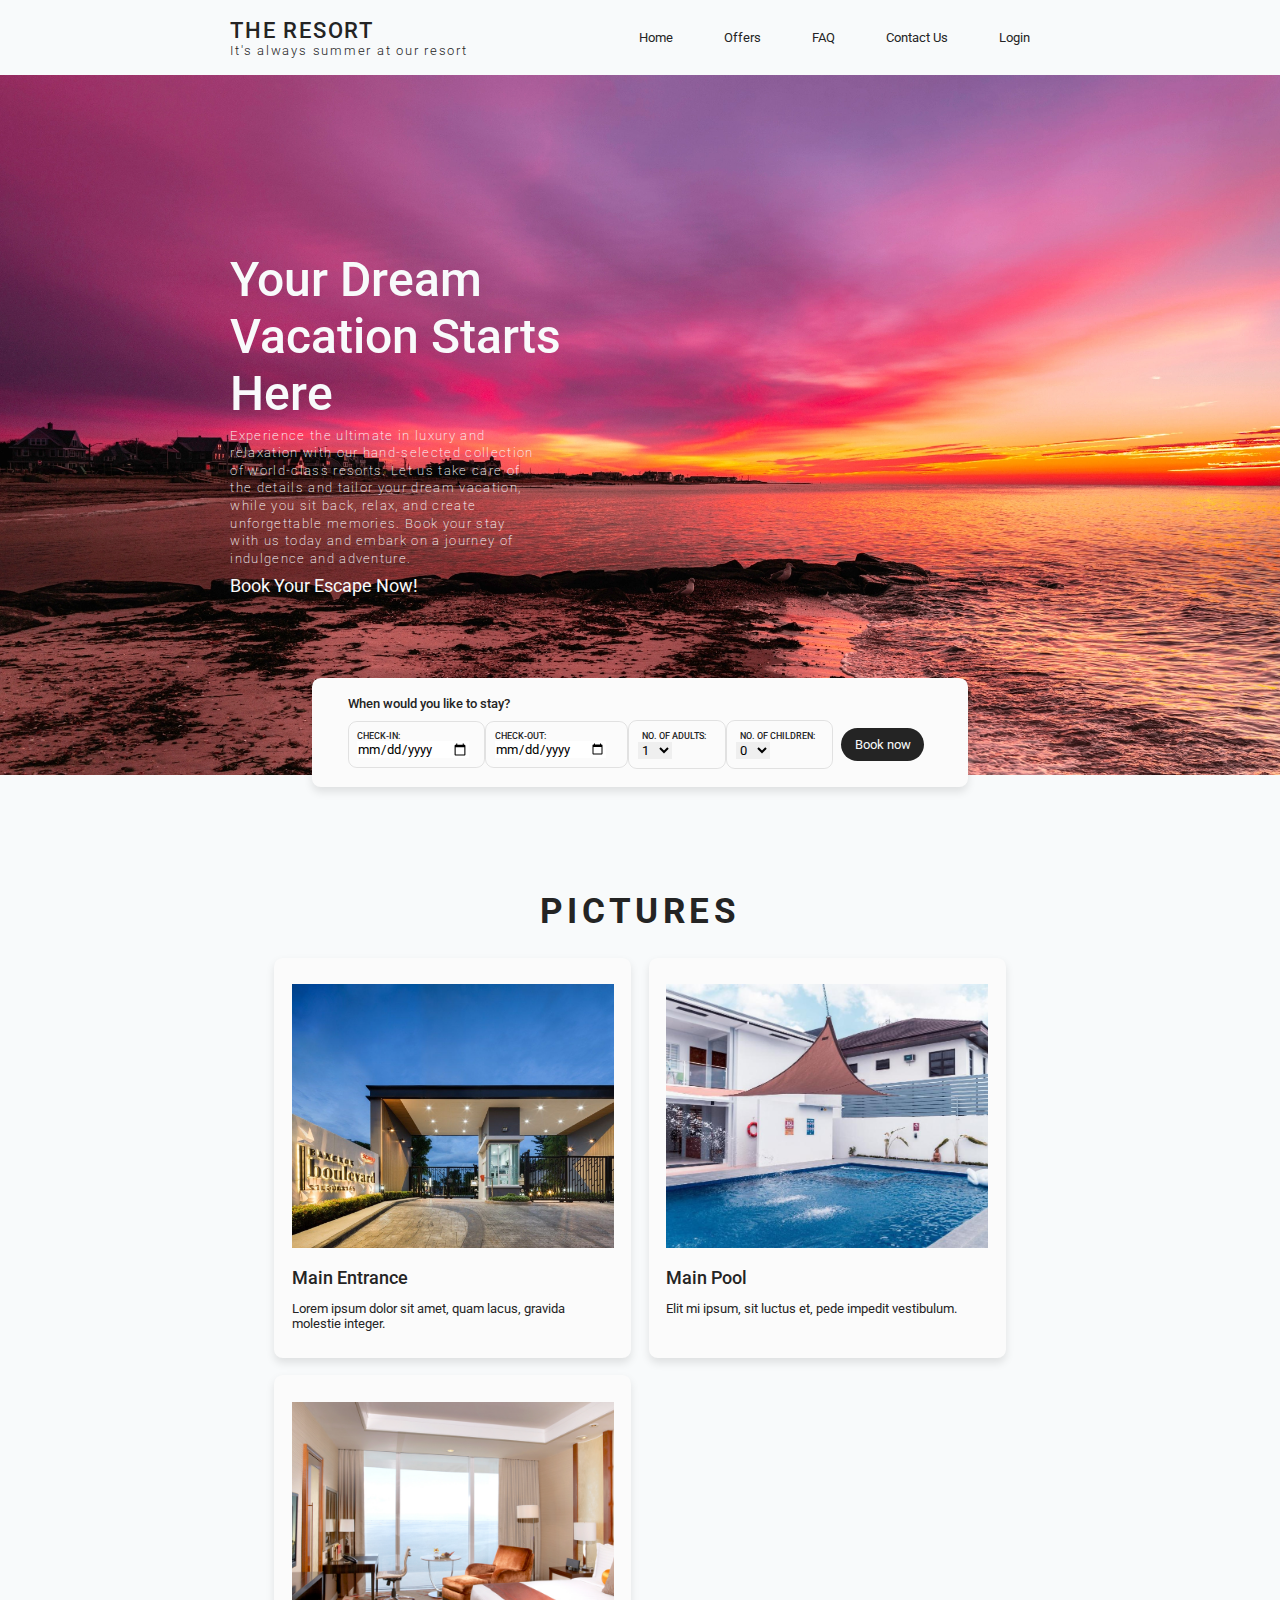
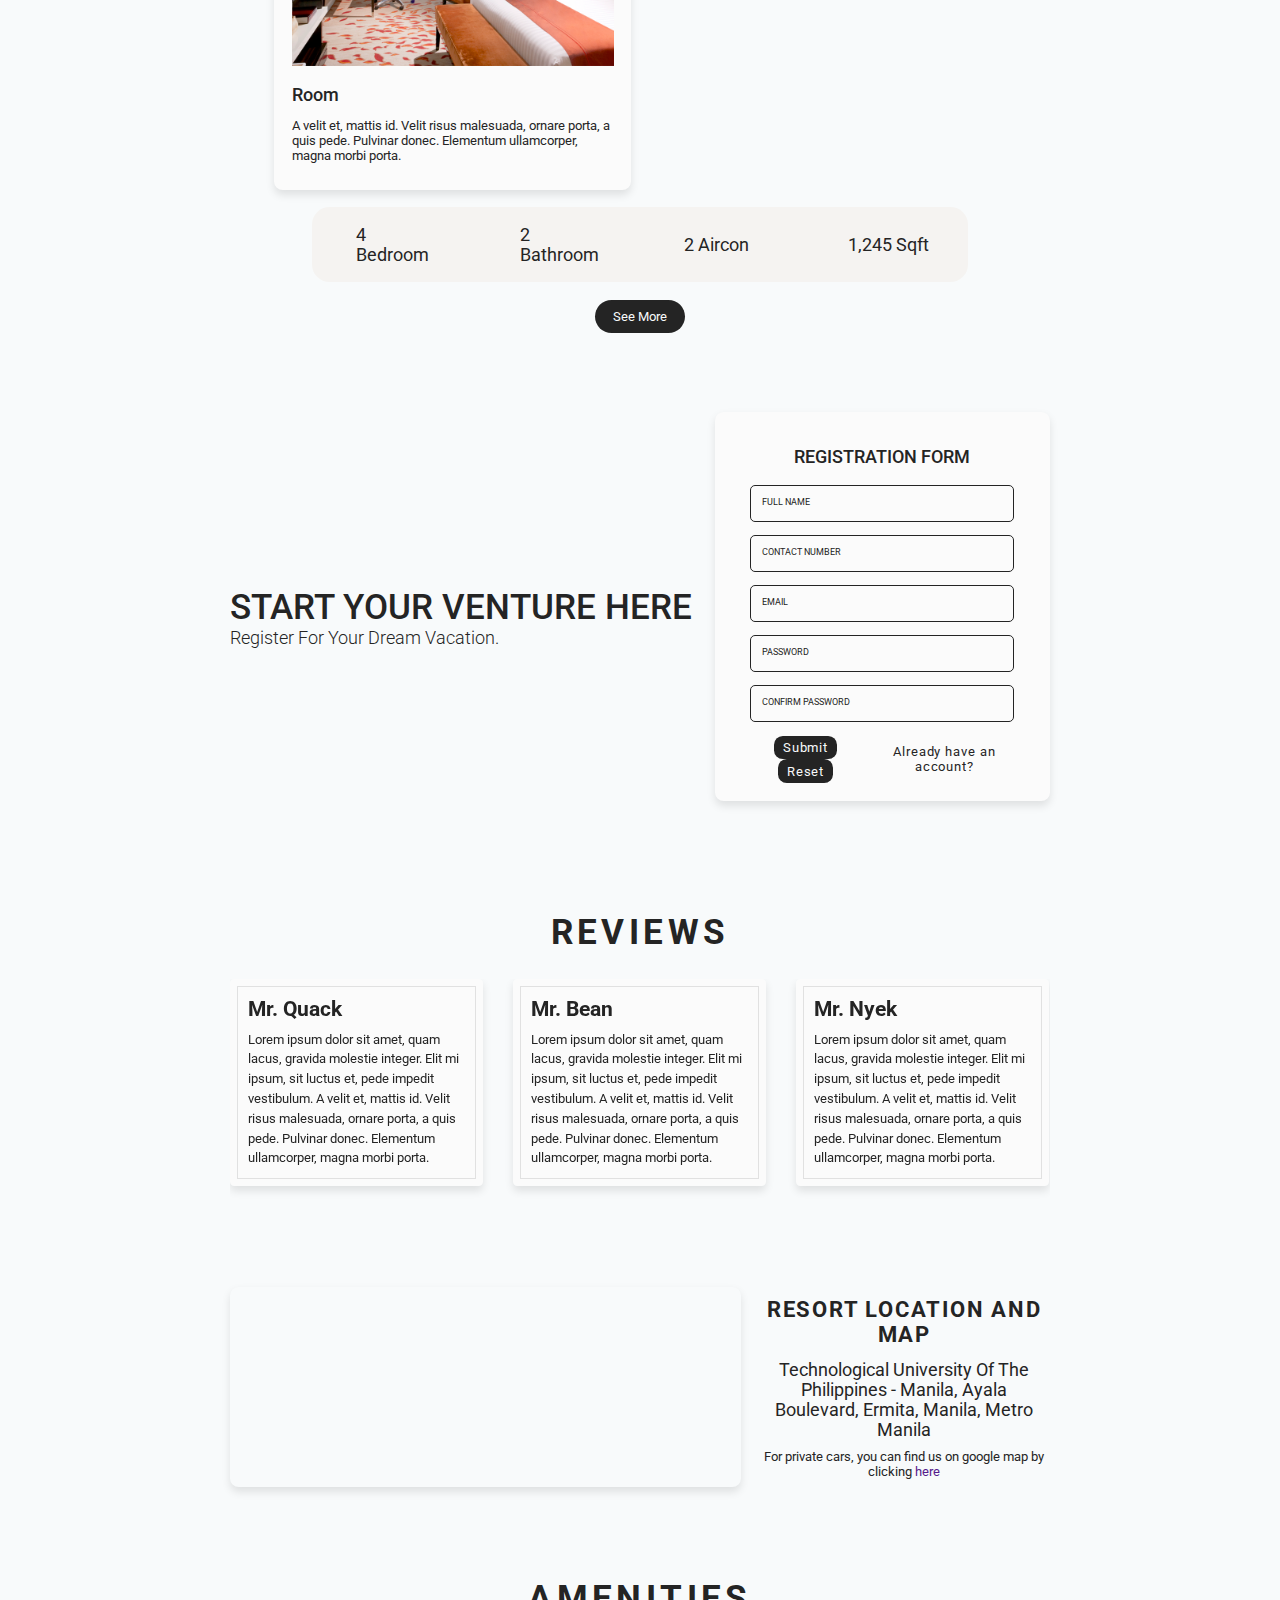
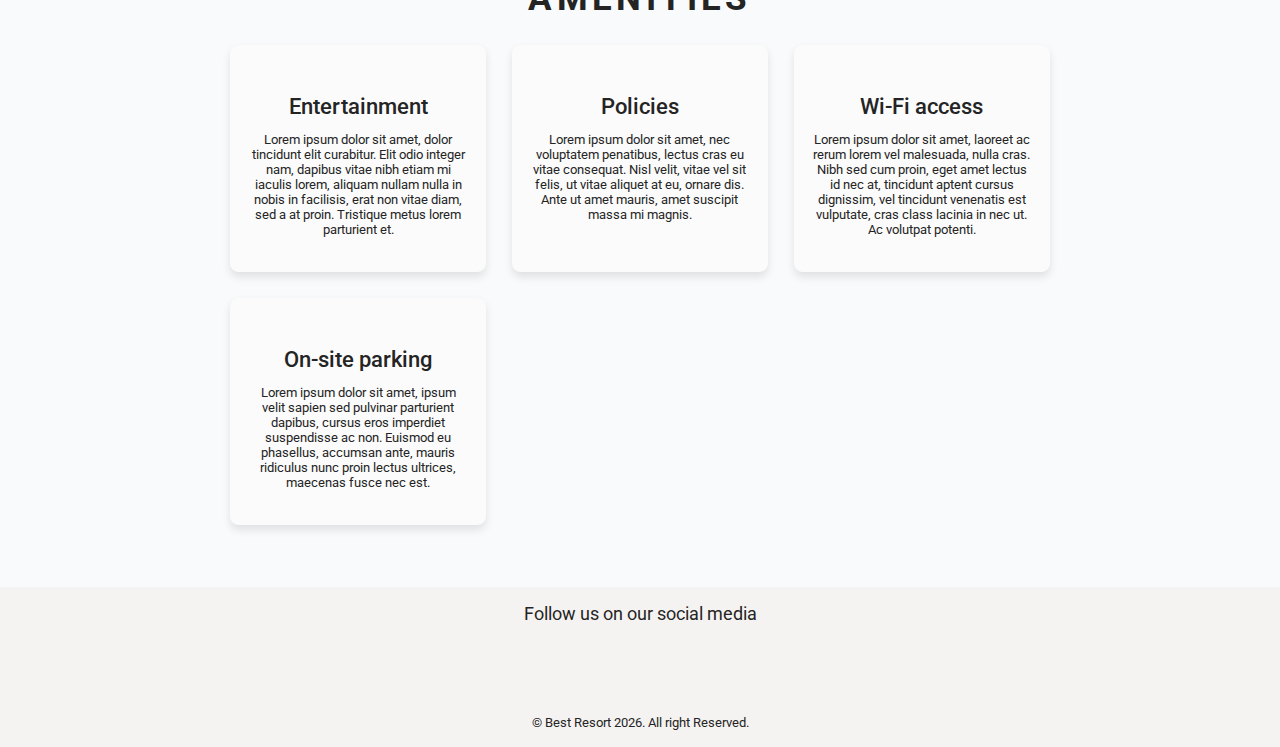
==== commit 67658f97: "change ui" ====
--- a/index.html
+++ b/index.html
@@ -6,21 +6,22 @@
     <link rel="stylesheet" href="css/styles.css">
     <meta name="viewport" content="width=device-width, initial-scale=1.0">
     <link rel="stylesheet" href="https://cdnjs.cloudflare.com/ajax/libs/font-awesome/6.3.0/css/all.min.css" integrity="sha512-SzlrxWUlpfuzQ+pcUCosxcglQRNAq/DZjVsC0lE40xsADsfeQoEypE+enwcOiGjk/bSuGGKHEyjSoQ1zVisanQ==" crossorigin="anonymous" referrerpolicy="no-referrer" />
+    <link rel="stylesheet" href="path/to/font-awesome/css/font-awesome.min.css">
     <link rel="stylesheet" href="https://cdn.jsdelivr.net/npm/swiper@8/swiper-bundle.min.css"/>
     <title>Resort</title>
 </head>
 <body>
         <header class="header">
             <div class="logo">
-                <h1><a href="home">the resort</a></h1>
+                <h1><a href="index.html">the resort</a></h1>
                 <p>It's always summer at our resort</p>
             </div>
             <nav class="navbar">
-                <a href="home">home</a>
-                <a href="offers">offers</a>
-                <a href="faq">FAQ</a>
-                <a href="contact">contact us</a>
-                <a href="login">login</a>
+                <a href="index.html">home</a>
+                <a href="offers.html">offers</a>
+                <a href="faq.html">FAQ</a>
+                <a href="contact.html">contact us</a>
+                <a href="login.html">login</a>
             </nav>
             <div class="fas fa-bars" id="menu-btn"></div>
         </header>
@@ -99,6 +100,24 @@
                     <p>A velit et, mattis id. Velit risus malesuada, ornare porta, a quis pede. Pulvinar donec. Elementum ullamcorper, magna morbi porta.</p>
                 </div>
             </div>
+            <div class="room-details">
+                <div class="box">
+                    <i class="fa fa-bed"></i>
+                    <p>4 Bedroom</p>
+                </div>
+                <div class="box">
+                    <i class="fa fa-bath"></i>
+                    <p>2 Bathroom</p>
+                </div>
+                <div class="box">
+                    <i class="fa-solid fa-snowflake"></i>
+                    <p>2 Aircon</p>
+                </div>
+                <div class="box">
+                    <i class="fa-sharp fa-solid fa-cube"></i>
+                    <p>1,245 Sqft</p>
+                </div>
+            </div>
             <div class="view-more">
                 <a href="/offers">see more</a>
             </div>
@@ -188,7 +207,7 @@
             <section class="location">
                 <div class="box-container">
                     <div class="map">
-                        <iframe src="https://www.google.com/maps/embed?pb=!1m18!1m12!1m3!1d3861.2111476253117!2d120.98259631527898!3d14.587040981318529!2m3!1f0!2f0!3f0!3m2!1i1024!2i768!4f13.1!3m3!1m2!1s0x3397ca21ac302015%3A0x92dcca0f915010d9!2sTechnological%20University%20of%20the%20Philippines%20-%20Manila!5e0!3m2!1sen!2sph!4v1676819521327!5m2!1sen!2sph" width="600" height="450" style="border:0;" allowfullscreen="" loading="lazy" referrerpolicy="no-referrer-when-downgrade"></iframe>
+                        <iframe src="https://www.google.com/maps/embed?pb=!1m18!1m12!1m3!1d3861.2111476253117!2d120.98259631527898!3d14.587040981318529!2m3!1f0!2f0!3f0!3m2!1i1024!2i768!4f13.1!3m3!1m2!1s0x3397ca21ac302015%3A0x92dcca0f915010d9!2sTechnological%20University%20of%20the%20Philippines%20-%20Manila!5e0!3m2!1sen!2sph!4v1676819521327!5m2!1sen!2sph" height="200" style="border:0;" allowfullscreen="" loading="lazy" referrerpolicy="no-referrer-when-downgrade"></iframe>
                     </div>
                     <div class="details">
                         <h1>RESORT LOCATION AND MAP</h1>
@@ -201,20 +220,30 @@
                 <h1 class="title">amenities</h1>
                 <div class="box-container">
                     <div class="box">
-                        <h3>Entertainement</h3>
+                        <i class="fa-solid fa-music"></i>
+                        <h3>Entertainment</h3>
                         <p>Lorem ipsum dolor sit amet, dolor tincidunt elit curabitur. Elit odio integer nam, dapibus vitae nibh etiam mi iaculis lorem, aliquam nullam nulla in nobis in facilisis, erat non vitae diam, sed a at proin. Tristique metus lorem parturient et.</p>
                     </div>
                     <div class="box">
+                        <div class="image">
+                            <i class="fa-solid fa-building-shield"></i>
+                        </div>
                         <h3>Policies</h3>
                         <p>Lorem ipsum dolor sit amet, nec voluptatem penatibus, lectus cras eu vitae consequat. Nisl velit, vitae vel sit felis, ut vitae aliquet at eu, ornare dis. Ante ut amet mauris, amet suscipit massa mi magnis.</p>
                     </div>
                     <div class="box">
-                        <h3>Natoque</h3>
+                        <div class="image">
+                            <i class="fa-solid fa-wifi"></i>
+                        </div> 
+                        <h3>Wi-Fi access</h3>
                         <p>Lorem ipsum dolor sit amet, laoreet ac rerum lorem vel malesuada, nulla cras. Nibh sed cum proin, eget amet lectus id nec at, tincidunt aptent cursus dignissim, vel tincidunt venenatis est vulputate, cras class lacinia in nec ut. Ac volutpat potenti.</p>
                     </div>
                     <div class="box">
-                        <h3>Tincidunt</h3>
-                        <p>Lorem ipsum dolor sit amet, ipsum velit sapien sed pulvinar parturient dapibus, cursus eros imperdiet suspendisse ac non. Euismod eu phasellus, accumsan ante, mauris ridiculus nunc proin lectus ultrices, maecenas fusce nec est. Cras eget ac wisi phasellus pellentesque.</p>
+                        <div class="image">
+                            <i class="fa-solid fa-square-parking"></i>
+                        </div>
+                        <h3>On-site parking</h3>
+                        <p>Lorem ipsum dolor sit amet, ipsum velit sapien sed pulvinar parturient dapibus, cursus eros imperdiet suspendisse ac non. Euismod eu phasellus, accumsan ante, mauris ridiculus nunc proin lectus ultrices, maecenas fusce nec est.</p>
                     </div>
                 </div>
          </section>
--- a/css/styles.css
+++ b/css/styles.css
@@ -5,12 +5,12 @@
 
 
 :root{
-    --title: #FBAB7E;
-    --hover: #ff843d;
-    --gradient: linear-gradient(62deg, #FBAB7E 0%, #F7CE68 100%);
+    --black: #242424;
+    --brown: #D19F74;
+    --white-bg: #F5F3F1;
+    --white: #F8FAFB;
+    --pure-white: rgb(251, 251, 251);
     --box-shadow: 0 .5rem 1rem rgba(0, 0, 0, .1);
-    --black: #000;
-    --white: #fff;
     --border: .2rem solid rgba(0, 0, 0, .1);
 }
 
@@ -23,6 +23,7 @@
     outline: none;
     border: none;
     transition: all .2s linear;
+    
 }
 
 html{
@@ -33,10 +34,11 @@
 
 body{
     background: var(--white);
+    color: var(--black);
 }
 
 section{
-    padding: 2rem 18%;
+    padding: 5rem 18%;
 }
 
 /* ------------------------------------- HEADER START -------------------------------------*/
@@ -64,7 +66,7 @@
 .title{
     color: var(--title);
     text-transform: uppercase;
-    margin: 3rem 0;
+    margin-bottom: 3rem;
     font-size: 4rem;
     letter-spacing: .5rem;
 }
@@ -81,7 +83,7 @@
 
 header .navbar a:hover{
     color: var(--white);
-    background-color: var(--title);
+    background-color: var(--brown);
 }
 
 #menu-btn{
@@ -128,21 +130,20 @@
 
 
 .hero .formBox{
-    background: #fff;
+    background-color: var(--pure-white);
     border-radius: 1rem;
     box-shadow: var(--box-shadow);
     padding: 2rem 4rem;
     width: 80%;
     margin: 0 auto;
     position: relative;
-    top:40px;
 }
 
 .hero .formBox p{
     font-size: 1.5rem;
     margin-bottom: 1rem;
     font-weight: 500;
-
+    color: var(--black);
 }
 
 .hero form{
@@ -161,13 +162,22 @@
 }
 
 .hero form .inputBox{
-    margin: 0 1rem;
     border: var(--border);
     border-radius: 1rem;
     padding: 1rem;
     display: block;
     text-transform: uppercase;
     font-weight: 500;
+    color: var(--black);
+}
+
+.hero form .inputBox i{
+    font-size: 1.2rem;
+    margin-right: .5rem;
+}
+
+.hero form .inputBox input::-webkit-calendar-picker-indicator{
+    cursor: pointer;
 }
 
 .hero form .btn{
@@ -175,12 +185,17 @@
     padding: 1rem 1.5rem;
     border-radius: 2rem;
     color: var(--white);
-    background-color: var(--title);
+    background-color: var(--black);
     cursor: pointer;
+    transition: outline 0.2s ease-in-out;
+    
 }
 
 .hero form .btn:hover{
-    background-color: var(--hover);
+    outline: .5px solid var(--black);
+    transition: 0.2s ease-in-out;
+    background-color: var(--white);
+    color: var(--black);
 }
 
 /* ------------------------------------- HERO ENDS -------------------------------------*/
@@ -196,10 +211,13 @@
     display: grid;
     grid-template-columns: repeat(auto-fit, minmax(30rem, 1fr));
     gap: 2rem;
+    color: var(--black);
 }
 
 .resort .box-container .box{
     padding: 3rem 2rem;
+    border-radius: 1rem;
+    background-color: var(--pure-white);
     box-shadow: var(--box-shadow)
     
 }
@@ -222,25 +240,47 @@
     margin-top: 1.5rem;
 }
 
+.resort .room-details{
+    display: grid;
+    grid-template-columns: repeat(auto-fit, minmax(15rem, 1fr));
+    background-color: var(--white-bg);
+    width: 80%;
+    margin: 2rem auto;
+    border-radius: 2rem;
+}
+
+.resort .room-details .box{
+    display: flex;
+    align-items: center;
+    font-size: 2rem;
+    padding: 2rem 4rem;
+}
+
+.resort .room-details .box i{
+    color: var(--brown);
+    margin-right: 1rem;
+}
+
 .resort .view-more{
     text-align: center;
     width: 100%;
-    padding-top: 5rem;
-    padding-bottom: 2rem;
-    
-}
-
+    margin-top: 3rem;
+}
 .resort .view-more a{
     font-size: 1.5rem;
     color: var(--white);
     padding: 1rem 2rem;
-    background-color: var(--title);
+    background-color: var(--black);
     border-radius: 2rem;
     text-transform: capitalize;
+    transition: outline .2s ease-in-out;
 }
 
 .resort .view-more a:hover{
-    background-color: var(--hover);
+    outline: .5px solid var(--black);
+    background: var(--white);
+    color: var(--black);
+    transition: .2s ease-in-out;
 }
 
 
@@ -266,25 +306,29 @@
 .register .box-container .register-title h1{
     font-size: 4rem;
     text-transform: uppercase;
-    color: var(--white);
+    color: var(--black);
     font-weight: 500;
 }
 
 .register .box-container .register-title p{
     font-weight: 300;
     font-size: 2rem;
-    color: var(--white);
+    color: var(--black);
     text-transform: capitalize;
 }
 
 .register .box-container .register-form{
-    flex: 1 1 20rem;
+    flex: 1 1 25rem;
     text-align: center;
     margin-bottom: 2.5rem;
+    background-color: var(--pure-white);
+    padding: 2rem 4rem;
+    box-shadow: var(--box-shadow);
+    border-radius: 1rem;
 }
 
 .register .box-container .register-form h3{
-    color: var(--white);
+    color: var(--black);
     font-weight: 500;
     text-transform: uppercase;
     font-size: 2rem;
@@ -301,10 +345,10 @@
 .register .box-container .register-form .inputBox input{
     width: 100%;
     padding: 10px;
-    border: 1px solid rgb(255, 255, 255, .8);
+    border: 1px solid var(--black);
     background: transparent;
     border-radius: 5px;
-    color: var(--white);
+    color: var(--black);
     font-size: 1.5rem;
 }
 
@@ -314,20 +358,20 @@
     padding: 12px;
     pointer-events: none;
     font-size: 1em;
-    color: rgb(255, 255, 255, .6);
+    color: var(--black);
     text-transform: uppercase;
     transition: 0.5s;
 }
 
 .register .box-container .register-form .inputBox input:valid ~ span,
 .register .box-container .register-form .inputBox input:focus ~ span{
-    color: var(--white);
+    color: var(--black);
     transform: translateX(10px) translateY(-5px);
     font-size: .8rem;
     padding: 0 5px;
-    background: #F9BB74;
-    border-left: 1px solid rgb(255, 255, 255);
-    border-right: 1px solid rgb(255, 255, 255);
+    background: var(--white);
+    border-left: 1px solid var(--black);
+    border-right: 1px solid var(--black);
 }
 
 .register .box-container .register-form .inputBox input::-webkit-outer-spin-button,
@@ -348,23 +392,27 @@
     color: var(--white);
     text-transform: capitalize;
     letter-spacing: .1rem;
-    background-color: rgb(255, 255, 255, .2);
+    background-color: var(--black);
     cursor: pointer;
+    transition: outline 0.2s ease-in-out;
 }
 
 .register .box-container .register-form .btn-link .btnClass .btn:hover{
     color: var(--black);
+    outline: .5px solid var(--black);
+    transition: .2s ease-in-out;
     background-color: var(--white);
 }
 
 .register .box-container .register-form .btn-link .link a{
-    color: var(--white);
+    color: var(--black);
     font-size: 1.5rem;
     letter-spacing: .1rem;
 }
 /* ------------------------------------- REGISTER ENDS -------------------------------------*/
 
 /* ------------------------------------- LOCAATION START -------------------------------------*/
+
 .location .box-container{
     display: flex;
     flex-wrap: wrap;
@@ -374,10 +422,10 @@
 
 .location .map{
     flex: 1 1 40rem;
-    padding: 3rem;
 }
 
 .location .map iframe{
+    object-fit: cover;
     width: 100%;
     border-radius: 1rem;   
     box-shadow: var(--box-shadow);
@@ -385,13 +433,13 @@
 
 .location .details{
     flex: 1 1 15rem;
-    text-align: right;
+    text-align: center;
 }
 
 .location .details h1{
     font-size: 2.5rem;
     margin-bottom: 1.5rem;
-    color: var(--title);
+    color: var(--black);
     letter-spacing: .2rem;
 }
 
@@ -402,6 +450,7 @@
 .location .details p{
     font-size: 1.5rem;
     margin-top: 1rem;
+    color: var(--black);
 }
 /* ------------------------------------- LOCATION ENDS -------------------------------------*/
 /* ------------------------------------- REVIEWS STARTS -------------------------------------*/
@@ -409,7 +458,9 @@
     text-align: center;
 }
 
+
 .reviews .review-slider .box{
+    background-color: var(--pure-white);
     outline: var(--border);
     outline-offset: -1rem;
     cursor: pointer;
@@ -418,52 +469,67 @@
     box-shadow: var(--box-shadow);
     font-size: 2rem;
     margin-bottom: 1.5rem;
+    border-radius: .5rem;
+}
+
+.reviews .review-slider .box h3{
+    color: var(--black);
+    margin-bottom: 1rem;
 }
 
 .reviews .review-slider .box .stars{
-    color: var(--title);
+    color: var(--brown);
     font-size: 1.5rem;
 }
 .reviews .review-slider .box p{
     font-size: 1.5rem;
     line-height: 1.5;
+    color: var(--black);
+    margin-top: .5rem;
 }
 /* ------------------------------------- REVIEWS ENDS -------------------------------------*/
 
 /* ------------------------------------- AMENITIES STARTS -------------------------------------*/
-.amenities{
-    background-color: var(--title);
-    background-image: var(--gradient);
-    color: var(--white);
-}
 
 .amenities h1{
     text-align: center;
-    color: var(--white);
+    color: var(--title);
 }
 
 .amenities .box-container{
     display: grid;
-    grid-template-columns: repeat(auto-fit, minmax(40rem, 1fr));
-    gap: 2rem;
-    padding-bottom: 2rem;
-
+    grid-template-columns: repeat(auto-fit, minmax(25rem, 1fr));
+    gap: 3rem;
 }  
 
 .amenities .box-container .box{
-    margin: 2rem;
+    border-radius: 1rem;
+    text-align: center;
+    padding: 4rem 2rem;
+    background-color: rgb(251, 251, 251);
+    box-shadow: var(--box-shadow); 
+    border: .1px solid var(--title);
+}
+
+.amenities .box-container .box .image{
+    margin: 0 auto;
+
+}
+
+.amenities .box-container .box i{
+    font-size: 8rem;
 }
 
 .amenities .box-container .box h3{
     font-size: 2.5rem;
     font-weight: 500;
-    margin-bottom: 1rem;
+    margin: 1.5rem 0;
+    color: var(--black);
 }
 
 .amenities .box-container .box p{
-    font-size: 2rem;
-    line-height: 1;
-
+    font-size: 1.5rem;
+    color: var(--black);
 }
 
 
@@ -471,8 +537,10 @@
 
 /* ------------------------------------- FOOTER STARTS -------------------------------------*/
 .footer{
+    background-color: var(--white-bg);
     text-align: center;
-    background: #fff;
+    margin-top: 2rem;
+    color: var(--black);
 }
 
 .footer .box-container{
@@ -488,11 +556,11 @@
 .footer .icons a i{
     font-size: 4rem;
     margin: 0 2rem;
-    color: var(--title);
+    color: var(--black);
 }
 
 .footer .icons a i:hover{
-    color: var(--hover);
+    color: var(--brown);
 }
 
 .footer p{
@@ -572,17 +640,23 @@
 
     header .navbar{
         position: absolute;
-        top: 5%;
-        right: -500%;
+        top: 8%;
+        right: 2.5rem;
         width: 20rem;
+        box-shadow: var(--box-shadow);
+        border: var(--border);
         background: var(--white);
-        border-radius: .5rem;
-        box-shadow: var(--box-shadow);
+        transform: scale(0);
+        transform-origin: top right;
+        opacity: 0;
+        transition: none;
+        
     }
 
     .header .navbar.active{
-        right: 5%;
-        transition: .2s linear;
+        transform: scale(1);
+        opacity: 1;
+        transition: .2s ease-out;
     }
 
     .header .navbar a{
@@ -648,4 +722,16 @@
         text-align: left;
         margin: 2rem 3rem;
     }
-} +
+    .resort .room-details{
+        width: 100%;
+    }
+
+    .register .box-container .register-form .btn-link{
+        display: block;
+     }
+
+     .register .box-container .register-form .btn-link .btn{
+        margin-bottom: .5rem;
+     }
+} 
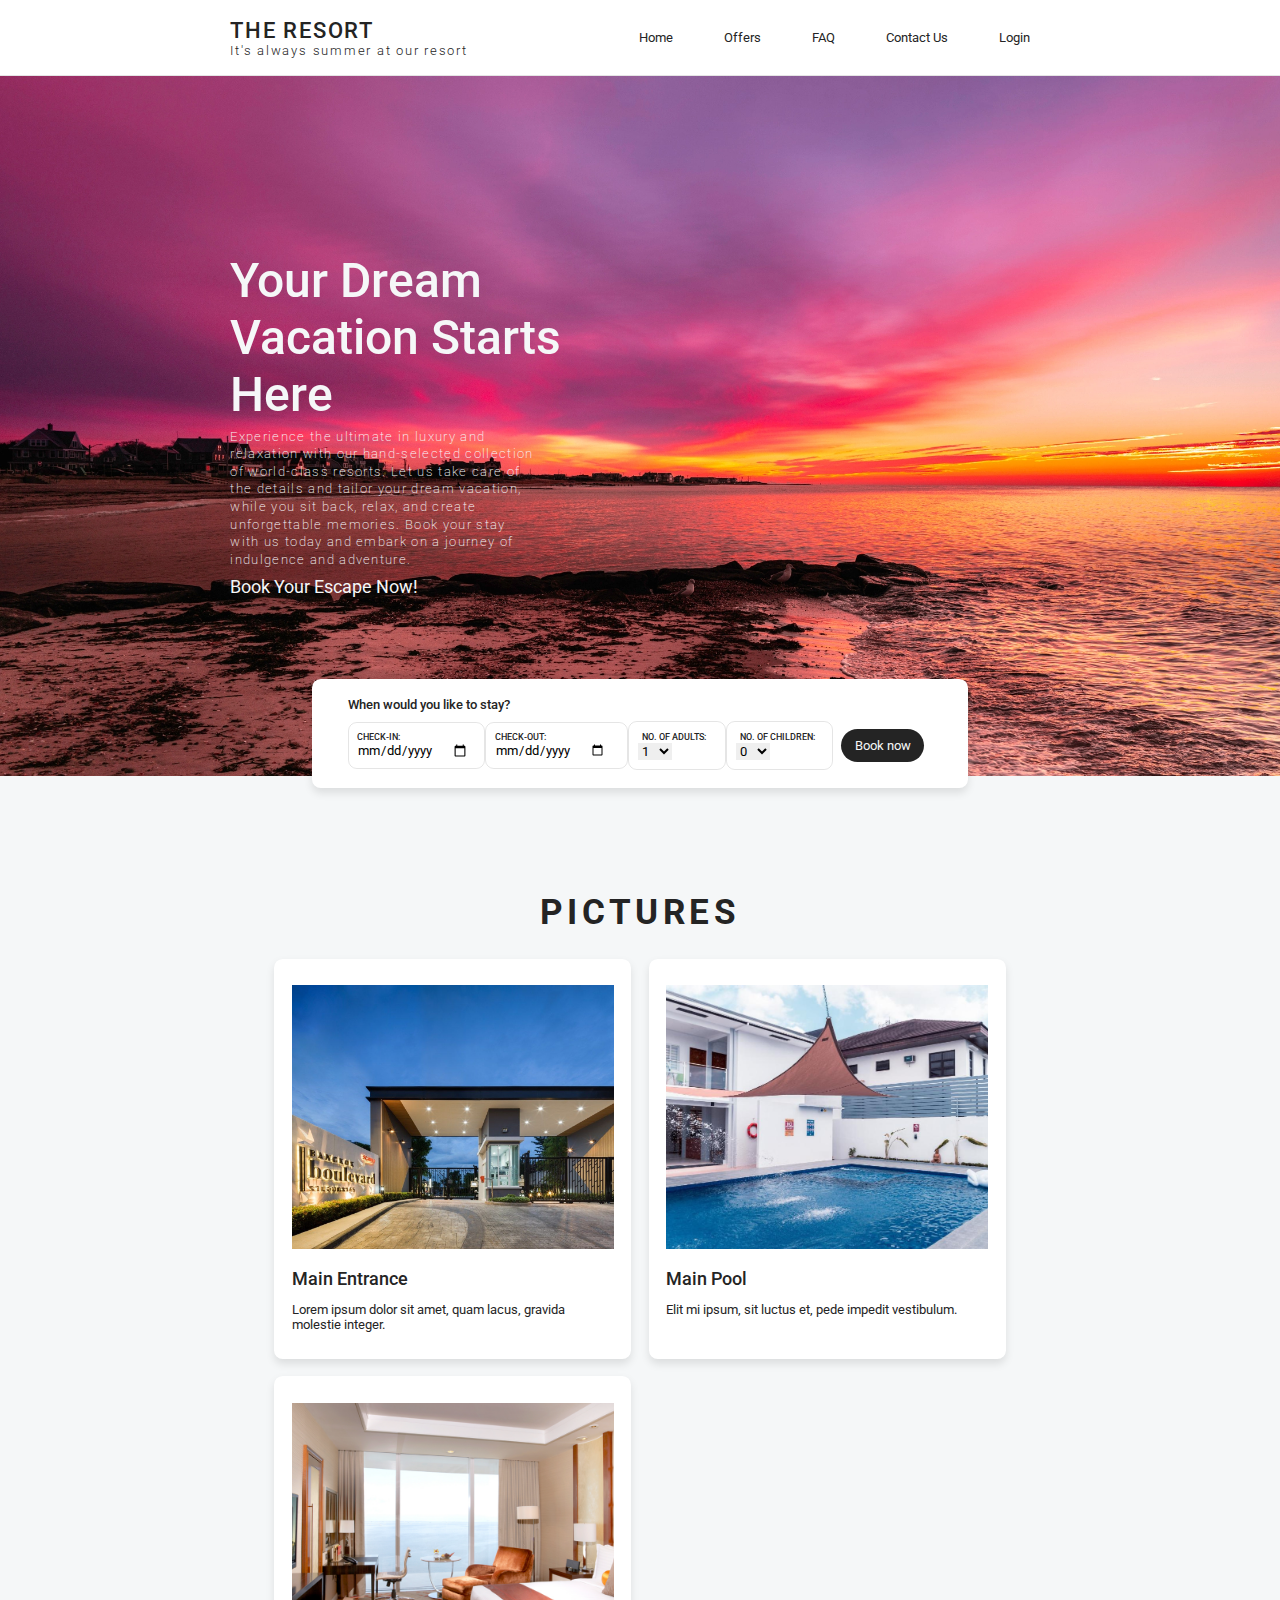
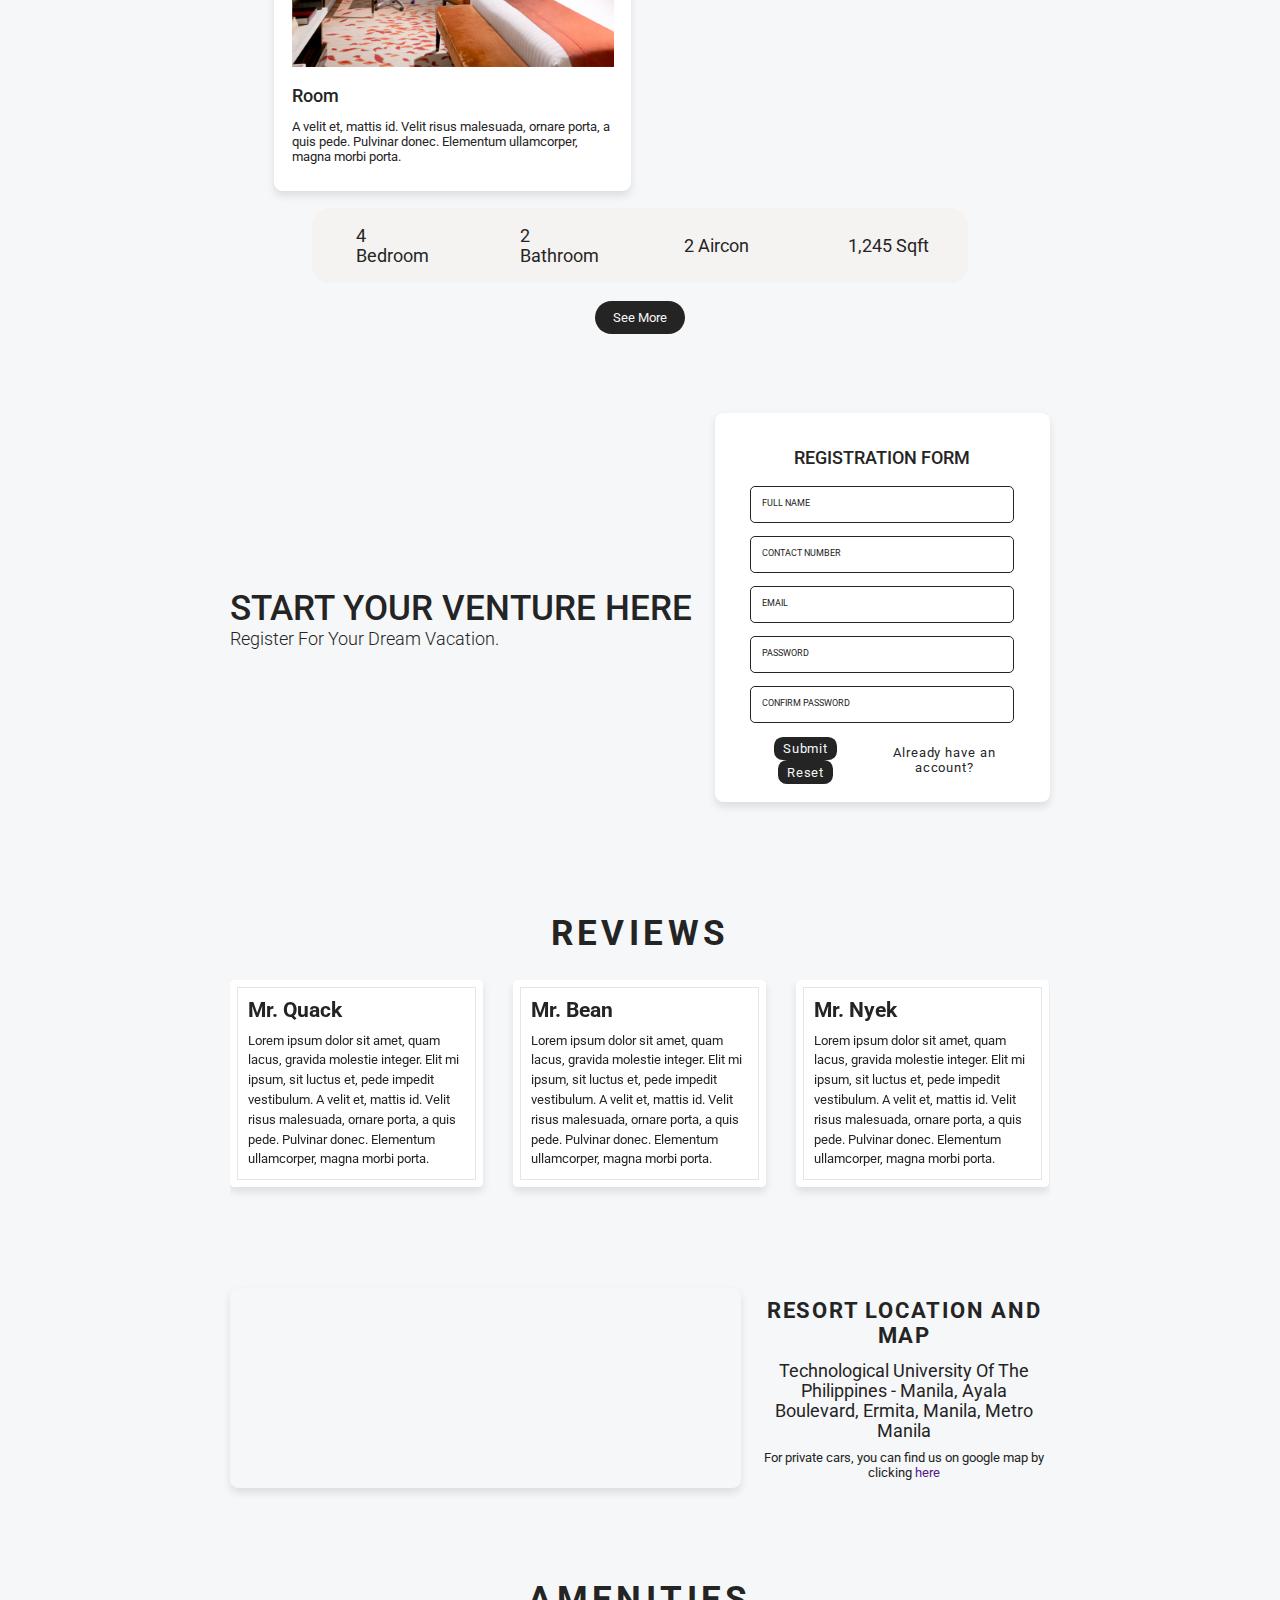
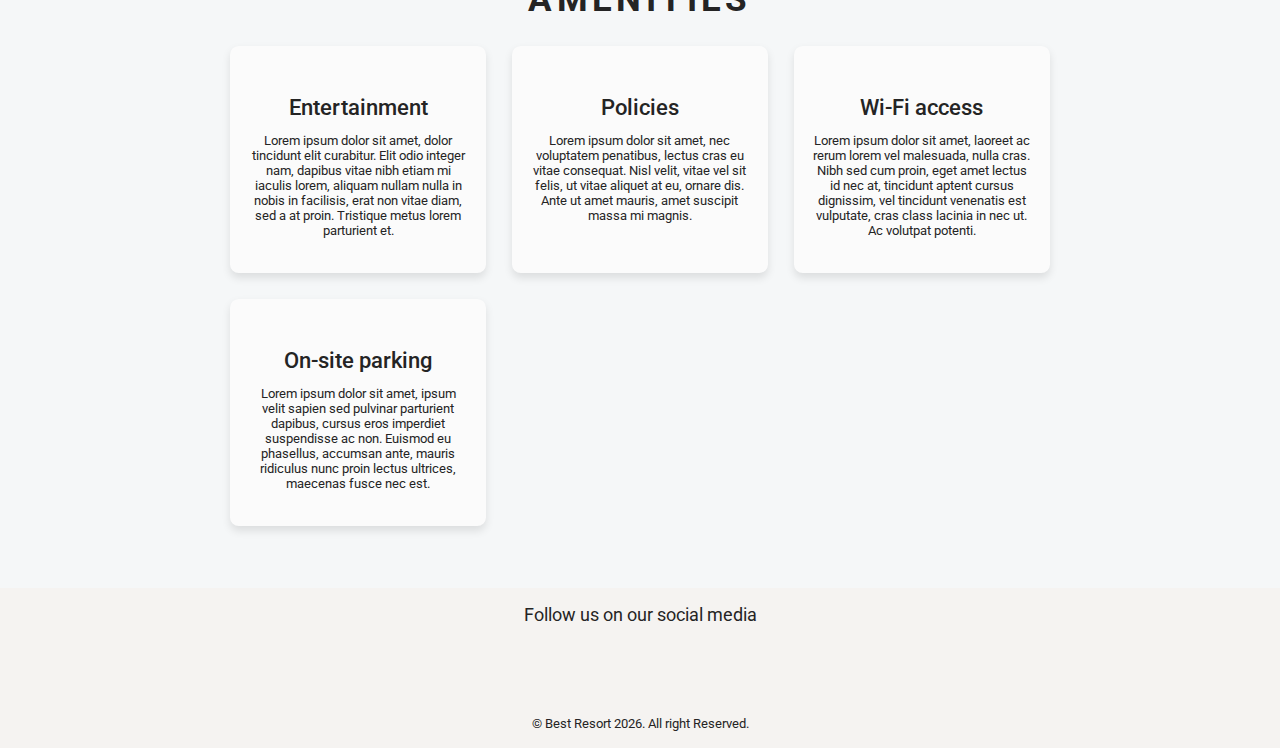
==== commit 421f0a4c: "complete faq and contact navbat" ====
--- a/index.html
+++ b/index.html
@@ -258,8 +258,28 @@
                 <p>© Best Resort <span id="year"></span>. All right Reserved.</p>
             </div>  
         </footer>
-    
-</body>
-<script src="https://cdn.jsdelivr.net/npm/swiper@8/swiper-bundle.min.js"></script>
-<script src="js/script.js"></script>
+        <script src="https://cdn.jsdelivr.net/npm/swiper@8/swiper-bundle.min.js"></script>
+        <script src="js/script.js"></script>
+        <script type="text/javascript">
+            var swiper = new Swiper(".review-slider", {
+            loop: true,
+            spaceBetween: 30,
+            autoplay: {
+                delay: 5000
+            },
+            breakpoints: {
+                0: {
+                slidesPerView: 1,
+                },
+                768: {
+                slidesPerView: 2,
+                },
+                1020: {
+                slidesPerView: 3, 
+                },
+            },
+            });
+        </script>
+</body> 
+
 </html>--- a/css/styles.css
+++ b/css/styles.css
@@ -8,8 +8,8 @@
     --black: #242424;
     --brown: #D19F74;
     --white-bg: #F5F3F1;
-    --white: #F8FAFB;
-    --pure-white: rgb(251, 251, 251);
+    --white: #F5F7F8;
+    --pure-white: #fff;
     --box-shadow: 0 .5rem 1rem rgba(0, 0, 0, .1);
     --border: .2rem solid rgba(0, 0, 0, .1);
 }
@@ -23,7 +23,6 @@
     outline: none;
     border: none;
     transition: all .2s linear;
-    
 }
 
 html{
@@ -47,6 +46,8 @@
     display: flex;
     justify-content: space-between;
     align-items: center;
+    border-bottom: var(--border);
+    background-color: #fff;
 }
 
 header .logo a{
@@ -535,6 +536,432 @@
 
 /* ------------------------------------- AMENITIES ENDS -------------------------------------*/
 
+
+/* ------------------------------------- OFFERS STARTS -------------------------------------*/
+
+.offers{
+    display: flex;
+    flex-wrap: wrap;
+    gap: 1.5rem;
+
+}
+
+.offers .box-container{
+    background-color: var(--pure-white);
+    flex: 1 1;
+    display: flex;
+    flex-wrap: wrap;
+    width: 70%;
+    padding: 2rem;
+    border-radius: 1rem;
+    box-shadow: var(--box-shadow);
+}
+
+
+.offers .box-container .box{
+    height: 40rem;
+}
+
+.offers .box-container .box img{
+    width: 100%;
+    height: 100%;
+    object-fit: cover;
+}
+
+.offers .box-container .box-2{
+    height: 10rem;
+    margin-top: 1rem;
+}
+
+.offers .box-container .box-2 img{
+    width: 100%;
+    height: 100%;
+    object-fit: cover;
+}
+
+.box-2 .swiper-slide {
+    opacity: 0.4;
+    cursor: pointer;
+  }
+
+.box-2 .swiper-slide-thumb-active {
+opacity: 1;
+}
+
+
+
+
+.offers .offers-details{
+    background-color: var(--pure-white);
+    flex: 1 1 10rem;
+    padding: 5rem 4rem;
+    box-shadow: var(--box-shadow);
+    border-radius: 1rem;
+}
+
+
+.offers .offers-details h3{
+    text-align: center;
+    font-size: 3.5rem;
+    text-transform: capitalize;
+    margin-bottom: 1.5rem;
+}
+
+
+.offers .offers-details .inputBox{
+    width: 100%;
+    border: 1px solid var(--black);
+    border-radius: .5rem;
+    font-size: 1.5rem;
+    padding: 1rem 1.5rem;
+    margin: 1rem 0;
+}
+
+.offers .offers-details .inputBoxFeature{
+    display: flex;
+    flex-wrap: wrap;
+    justify-content: center;
+    font-size: 1.5rem;
+}
+
+.offers .offers-details .inputBoxFeature .box{
+    margin: .2rem 0;
+    margin-right: 1rem;
+}
+
+.offers .offers-details .info{
+    font-size: 1rem;
+}
+
+.offers .offers-details .info .address{
+    margin-top: 2rem;
+}
+
+.offers .offers-details .info .address span{
+    color: var(--black);
+    font-weight: 700;
+    text-transform: capitalize;
+}
+
+.offers .offers-details .info .price{
+    color: var(--brown);
+    font-weight: 700;
+    font-size: 2rem;
+    margin-top: 1rem;
+}
+
+.offers .offers-details .info .price span{
+    color: var(--black);
+    font-weight: 400;
+    font-size: 1.5rem;
+}
+
+.offers .offers-details button{
+    cursor: pointer;
+    background-color: var(--black);
+    color: var(--white);
+    padding: 1rem 2rem;
+    width: 100%;
+    text-align: center;
+    margin-top: 1rem;
+    border-radius: 1rem;
+    transition: outline .2s ease-in-out;
+}
+
+.offers .offers-details button:hover{
+    transition: .2s ease-in-out;
+    outline: .1px solid var(--black);
+    background-color: var(--white);
+    color: var(--black);
+}
+/* ------------------------------------- OFFERS ENDS -------------------------------------*/
+
+/* ------------------------------------- PROMO STARTS -------------------------------------*/
+.promo h1{
+    text-align: center;
+}
+
+.promo .box-container{
+    display: grid;
+    grid-template-columns: repeat(auto-fit, minmax(35rem, 1fr));
+    gap: 4rem;
+}
+
+.promo .box-container .box{
+    background-color: #fff;
+    box-shadow: var(--box-shadow);
+    border-radius: 1rem;
+    padding: 2rem;
+}
+
+.promo .box-container .box h3{
+    color: var(--black);
+    margin-top: 1rem;
+    font-size: 2rem;
+    text-align: center;
+}
+
+.promo .box-container .box .feature{
+    margin-top: 1rem;
+    margin-bottom: 1.5rem;
+    background-color: var(--white-bg);
+    padding: 1rem 3rem;
+    border-radius: 1rem;
+    display: flex;
+    justify-content: space-between;
+    font-size: 1rem;
+}
+
+
+.promo .box-container .box .feature p i{
+    color: var(--brown);
+}
+
+.promo .box-container .box .price{
+    color: var(--brown);
+    font-size: 2.5rem;
+    font-weight: 500;
+    margin-bottom: .5rem;
+}
+
+.promo .box-container .box .price span{
+    color: var(--black);
+    font-size: 1.5rem;
+    font-weight: 300;
+    text-decoration: line-through;
+}
+
+.promo .box-container .box img{
+    width: 100%;
+    object-fit: contain;
+}
+
+.promo .box-container .box button{
+    width: 100%;
+    padding: 1rem 2rem;
+    color: var(--white);
+    background-color: var(--black);
+    border-radius: 1rem;
+    cursor: pointer;
+    transition: outline .2s ease-in-out;
+}
+
+.promo .box-container .box button:hover{
+    transition: .2s ease-in-out;
+    outline: .1px solid var(--black);
+    background-color: var(--white);
+    color: var(--black);
+}
+/* ------------------------------------- PROMO ENDS -------------------------------------*/
+
+/* ------------------------------------- FAQ STARTS -------------------------------------*/
+
+.faq .box-container{
+    color: var(--black);
+    margin: 0 auto;
+    width: 80%;
+    background-color: #fff;
+    border-radius: 1rem;
+    box-shadow: var(--box-shadow);
+    padding: 3rem 5rem;
+}
+
+.faq .box-container h1{
+    text-align: center;
+    font-size: 3rem;
+    font-weight: 500;
+    margin-bottom: 1rem;
+}
+
+.faq .box-container .ask{
+    text-align: center;
+    font-size: 1.5rem;
+    border-bottom: 2rem;
+    margin-bottom: 3rem;
+}
+
+.faq .box-container .box{
+    border-bottom: 1px solid #dfdfdf;
+    padding: 2rem 1rem;
+}
+
+.faq .box-container .box .question-box{
+    font-weight: 500;
+    font-size: 2rem;
+    display: flex;
+    justify-content: space-between;
+    margin-bottom: 1rem;
+}
+
+.faq .box-container .box button{
+    cursor: pointer;
+    background-color: transparent;
+}
+
+.faq .box-container .box .answer{
+    font-size: 1.5rem;
+    max-height: 0;
+    overflow: hidden;
+    transition: max-height .5s ease;
+}
+
+.faq .box-container .box.active .answer{
+    
+    max-height: 300px;
+    animation: fade 1s ease-in-out;
+}
+
+.faq .box-container .box .btn .fa-minus{
+    display: none;
+}
+
+.faq .box-container .box.active .btn .fa-plus{
+    display: none; 
+}
+
+.faq .box-container .box.active .btn .fa-minus{
+    display: block;
+}
+
+@keyframes fade {
+    from {
+        opacity: 0;
+        transform: translateY(-10px);
+    }
+    to {
+        opacity: 1;
+        transform: translateY(0px);
+    }
+}
+
+.faq-more-question {
+    padding: 0;
+}
+
+.faq-more-question .box-container{
+  
+    text-align-last: center;
+    font-size: 1.5rem;
+}
+
+.faq-more-question .box-container h3{
+    font-weight: 500;
+    margin-bottom: 2rem;
+}
+/* ------------------------------------- FAQ ENDS -------------------------------------*/
+
+/* ------------------------------------- CONTACT STARTS -------------------------------------*/
+
+.contactHeader{
+    text-align: center;
+}
+
+.contactHeader h1{
+    font-size: 4rem;
+    margin-top: 4rem;
+}
+
+.contactHeader p{
+    font-size: 2rem;
+    margin-top: 2rem;
+    color: #a4a4a4;
+}
+
+.contact .box-container{
+    display: flex;
+    flex-wrap: wrap-reverse;
+    border-radius: 1rem;
+    box-shadow: var(--box-shadow);
+    background-color: #fff;
+}
+
+.contact .box-container .formBox{
+    flex: 1 1 40rem;
+    padding: 3rem 2rem;
+}
+
+.contact .box-container .formBox h1{
+    font-size: 3rem;
+}
+
+.contact .box-container .formBox p{
+    font-size: 1.5rem;
+}
+
+.contact .box-container .formBox form .contactBox{
+    margin: 1rem 0;
+}
+
+.contact .box-container .formBox form .contactBox input{
+    font-size: 1.5rem;
+    margin-top: .5rem;
+    padding: 1rem 2rem;
+    border-radius: 1rem;
+    width: 100%;
+    border: 1px solid var(--black);
+}
+
+.contact .box-container .formBox form textarea{
+    margin-top: .5rem;
+    width: 100%;
+    border: 1px solid var(--black);
+    border-radius: 1rem;
+    padding: .5rem 1rem;
+    font-size: 1.5rem;
+}
+
+.contact .box-container .formBox form button{
+    color: var(--white);
+    background-color: var(--black);
+    width: 100%;
+    padding: 1rem 2rem;
+    border-radius: 1rem;
+    transition: outline .2s ease-in-out;
+    cursor: pointer;
+}
+
+.contact .box-container .formBox form button:hover{
+    transition: .2s ease-in-out;
+    outline: 1px solid var(--black);
+    background-color: #fff;
+    color: var(--black);
+    
+}
+
+
+.contact .box-container .imageBox{
+    flex: 1 1 60rem;
+}
+
+.contact .box-container .imageBox img{
+    width: 100%;
+    height: 100%;
+    object-fit: cover;
+    border-top-right-radius: 1rem;
+    border-bottom-right-radius: 1rem;
+}
+
+/* ------------------------------------- CONTACT ENDS -------------------------------------*/
+
+
+
+
+
+
+
+
+
+
+
+
+
+
+
+
+
+
+
+
 /* ------------------------------------- FOOTER STARTS -------------------------------------*/
 .footer{
     background-color: var(--white-bg);
@@ -639,13 +1066,14 @@
     }
 
     header .navbar{
+        z-index: 1000;
         position: absolute;
         top: 8%;
         right: 2.5rem;
         width: 20rem;
         box-shadow: var(--box-shadow);
         border: var(--border);
-        background: var(--white);
+        background: #fff;
         transform: scale(0);
         transform-origin: top right;
         opacity: 0;
@@ -725,6 +1153,7 @@
 
     .resort .room-details{
         width: 100%;
+        grid-template-columns: repeat(2, 1fr);
     }
 
     .register .box-container .register-form .btn-link{
@@ -734,4 +1163,16 @@
      .register .box-container .register-form .btn-link .btn{
         margin-bottom: .5rem;
      }
+     
+     .faq .box-container{
+        width: 100%;
+     }
+
+     .contact .box-container .imageBox img{
+        border-radius: 0;
+        border-top-left-radius: 1rem;
+        border-top-right-radius: 1rem;
+     }
+
+     
 } 
